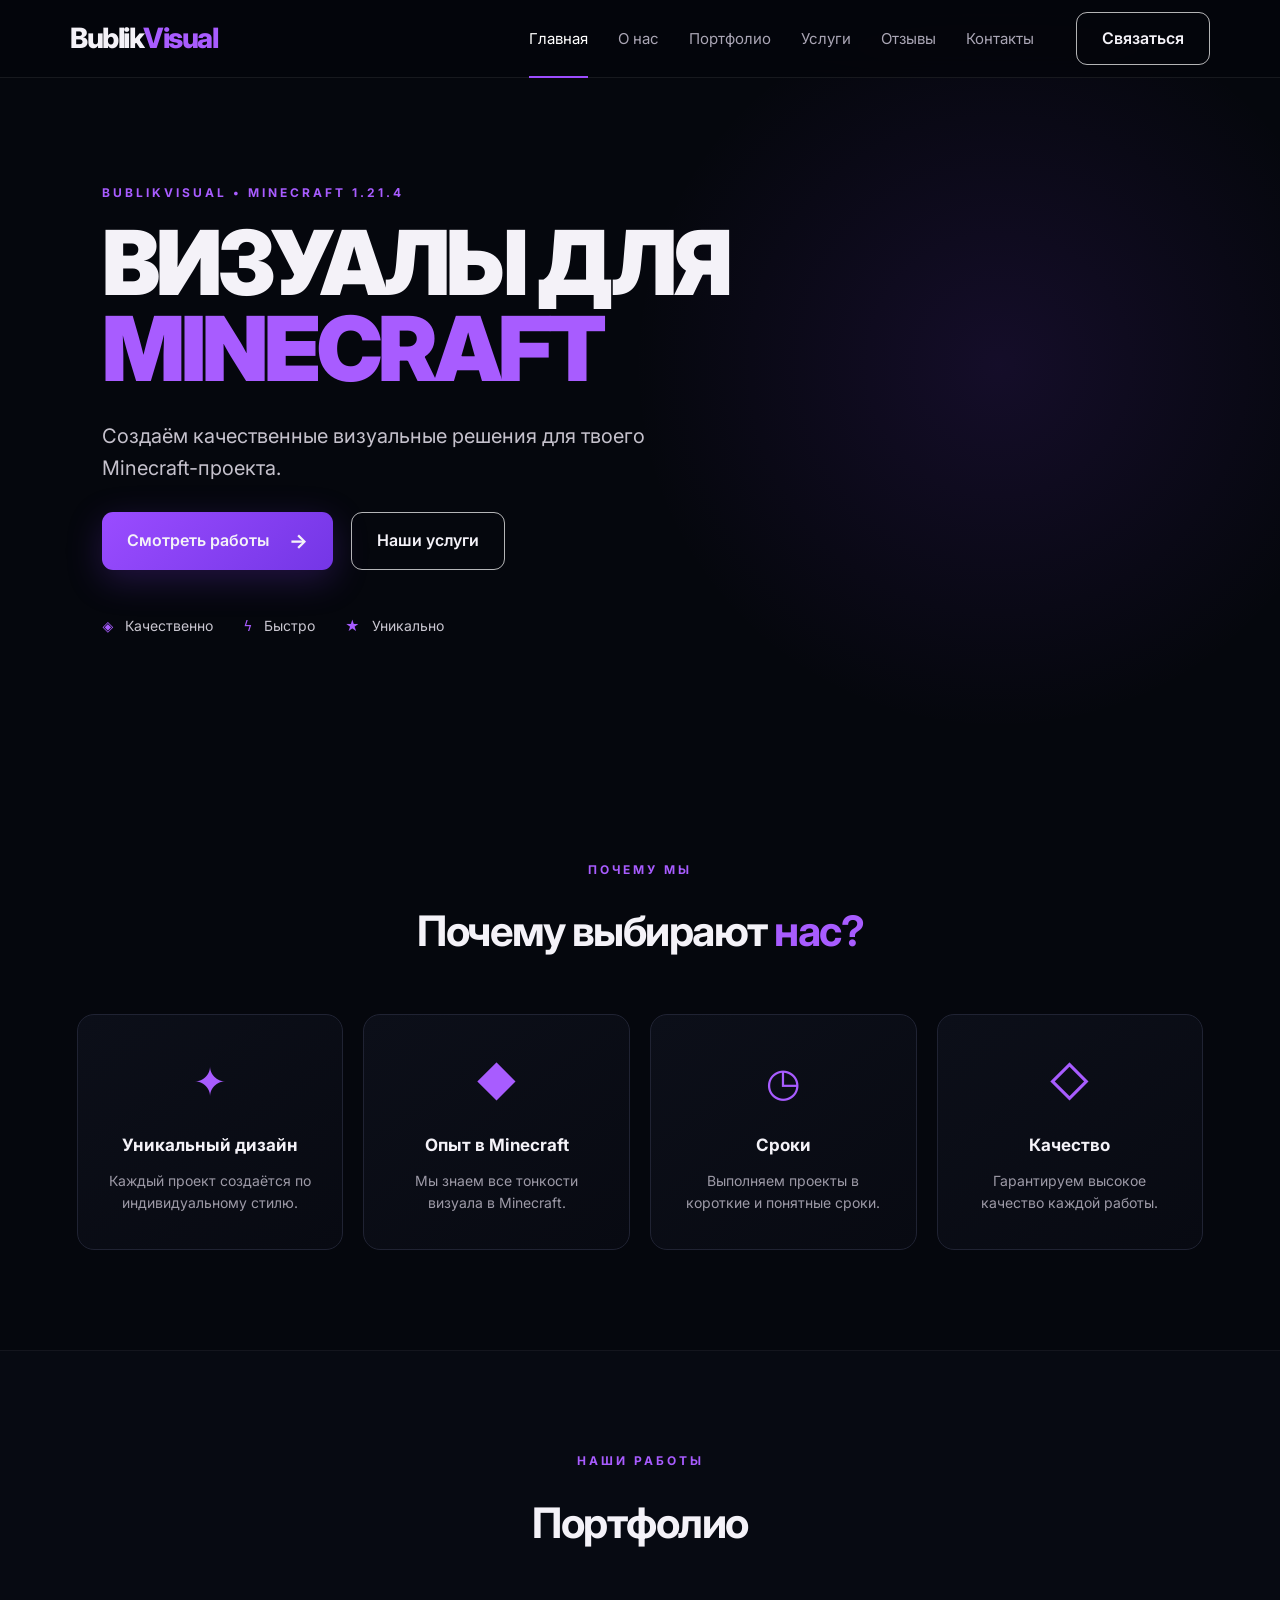
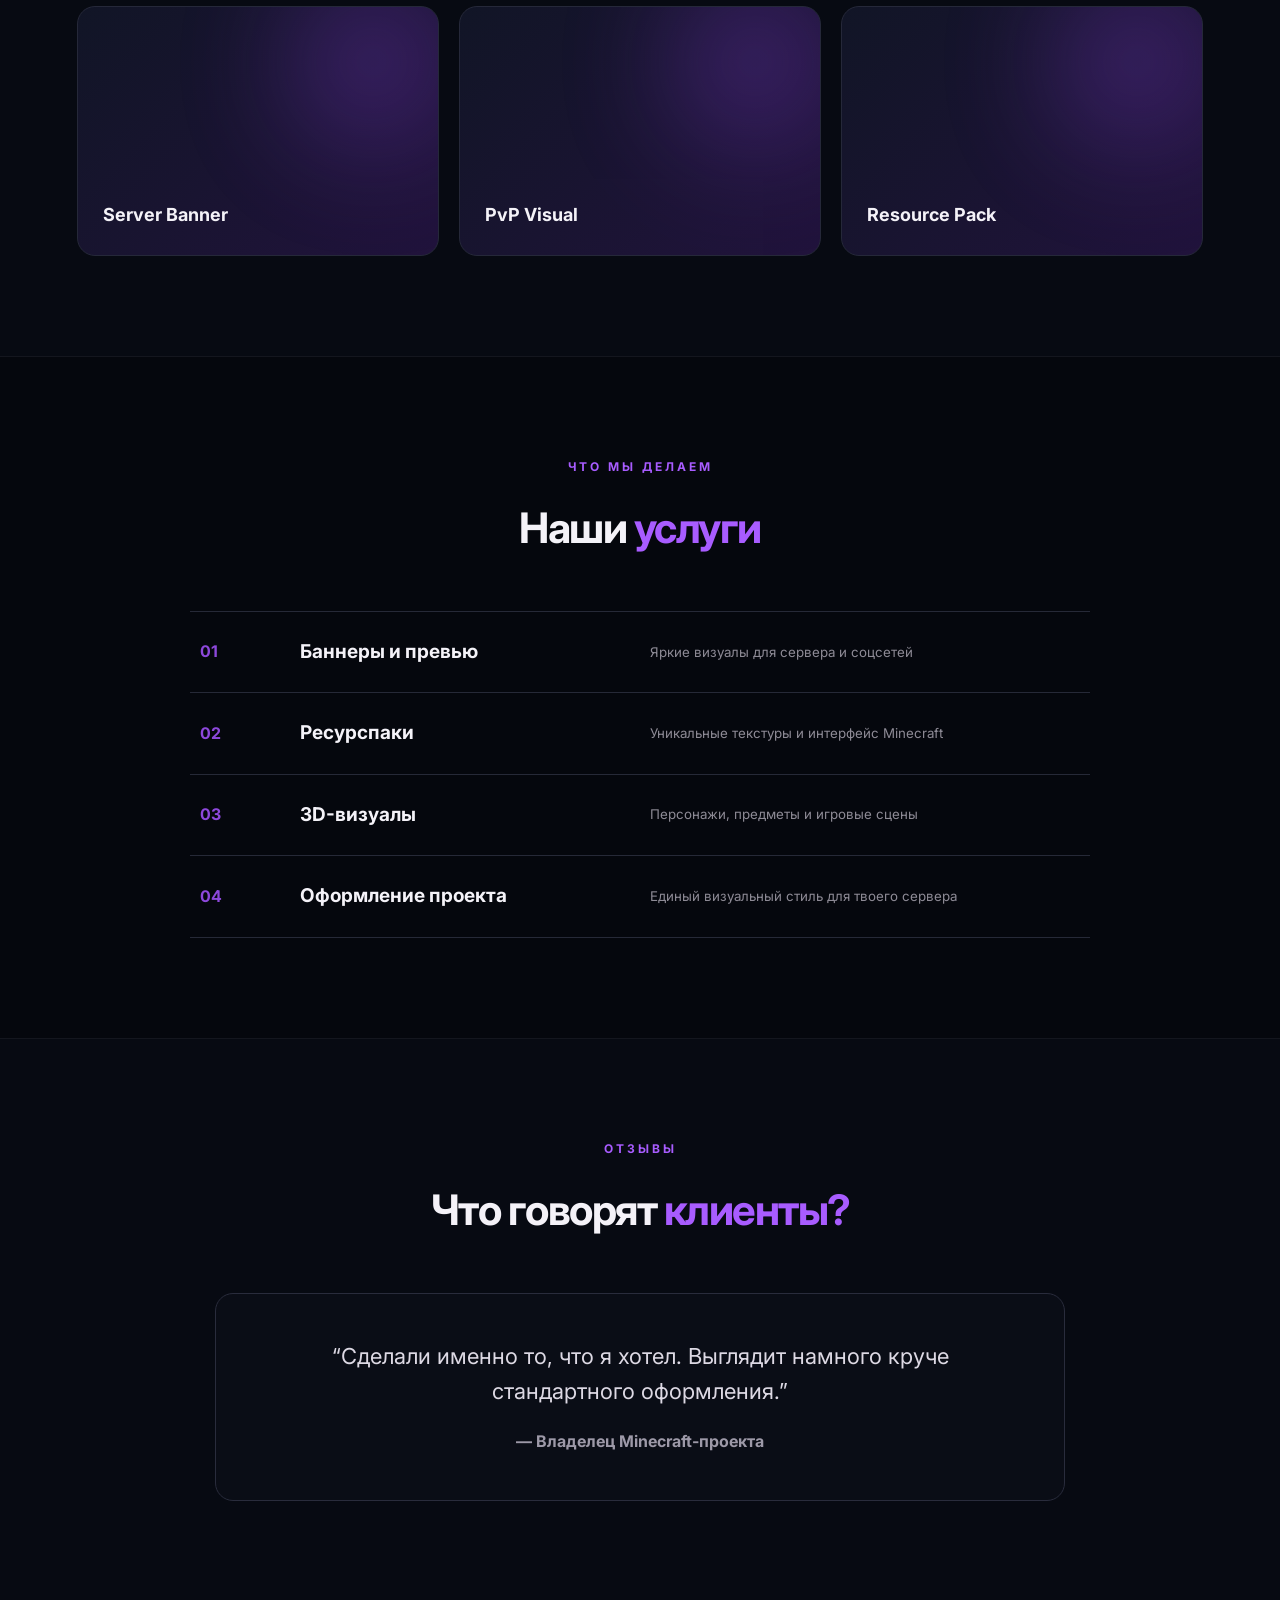
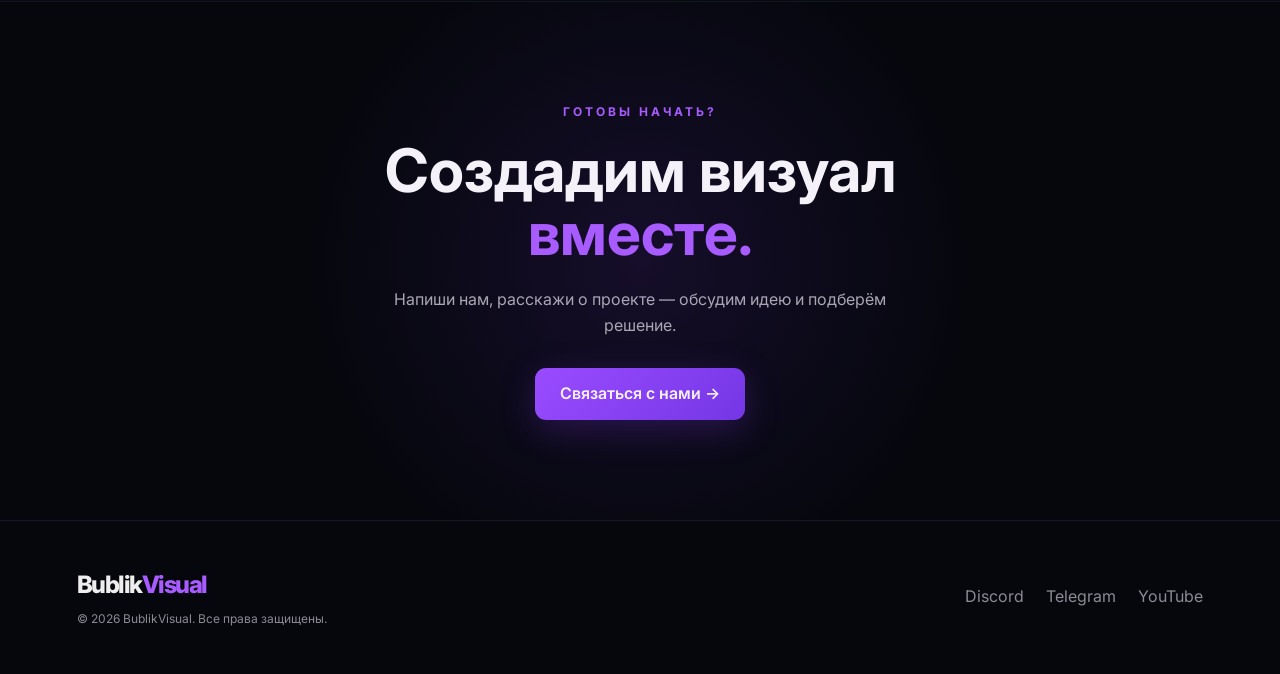
==== index.html @ 9bda8225 "Add files via upload" ====
<!DOCTYPE html>
<html lang="ru">
<head>
  <meta charset="UTF-8">
  <meta name="viewport" content="width=device-width, initial-scale=1.0">
  <meta name="description" content="BublikVisual — визуалы для Minecraft-проектов.">
  <title>BublikVisual — Визуалы для Minecraft</title>
  <link rel="stylesheet" href="style.css">
</head>
<body>
  <header class="header">
    <a class="logo" href="#home">Bublik<span>Visual</span></a>
    <button class="menu-toggle" aria-label="Открыть меню">☰</button>
    <nav class="nav">
      <a class="active" href="#home">Главная</a>
      <a href="#about">О нас</a>
      <a href="#portfolio">Портфолио</a>
      <a href="#services">Услуги</a>
      <a href="#reviews">Отзывы</a>
      <a href="#contacts">Контакты</a>
    </nav>
    <a class="outline-btn header-btn" href="#contacts">Связаться</a>
  </header>

  <main>
    <section id="home" class="hero">
      <div class="hero-overlay"></div>
      <div class="hero-content">
        <p class="eyebrow">BUBLIKVISUAL • MINECRAFT 1.21.4</p>
        <h1>ВИЗУАЛЫ ДЛЯ<br><span>MINECRAFT</span></h1>
        <p class="hero-text">Создаём качественные визуальные решения для твоего Minecraft-проекта.</p>
        <div class="buttons">
          <a class="primary-btn" href="#portfolio">Смотреть работы <b>→</b></a>
          <a class="outline-btn" href="#services">Наши услуги</a>
        </div>
        <div class="badges">
          <span>◈ &nbsp; Качественно</span>
          <span>ϟ &nbsp; Быстро</span>
          <span>★ &nbsp; Уникально</span>
        </div>
      </div>
    </section>

    <section id="about" class="section">
      <div class="section-heading">
        <p class="eyebrow">ПОЧЕМУ МЫ</p>
        <h2>Почему выбирают <span>нас?</span></h2>
      </div>
      <div class="cards">
        <article class="card"><div class="icon">✦</div><h3>Уникальный дизайн</h3><p>Каждый проект создаётся по индивидуальному стилю.</p></article>
        <article class="card"><div class="icon">◆</div><h3>Опыт в Minecraft</h3><p>Мы знаем все тонкости визуала в Minecraft.</p></article>
        <article class="card"><div class="icon">◷</div><h3>Сроки</h3><p>Выполняем проекты в короткие и понятные сроки.</p></article>
        <article class="card"><div class="icon">◇</div><h3>Качество</h3><p>Гарантируем высокое качество каждой работы.</p></article>
      </div>
    </section>

    <section id="portfolio" class="section dark-section">
      <div class="section-heading">
        <p class="eyebrow">НАШИ РАБОТЫ</p>
        <h2>Портфолио</h2>
      </div>
      <div class="portfolio-grid">
        <div class="portfolio-item"><span>Server Banner</span></div>
        <div class="portfolio-item"><span>PvP Visual</span></div>
        <div class="portfolio-item"><span>Resource Pack</span></div>
      </div>
    </section>

    <section id="services" class="section">
      <div class="section-heading">
        <p class="eyebrow">ЧТО МЫ ДЕЛАЕМ</p>
        <h2>Наши <span>услуги</span></h2>
      </div>
      <div class="service-list">
        <div><b>01</b><span>Баннеры и превью</span><small>Яркие визуалы для сервера и соцсетей</small></div>
        <div><b>02</b><span>Ресурспаки</span><small>Уникальные текстуры и интерфейс Minecraft</small></div>
        <div><b>03</b><span>3D-визуалы</span><small>Персонажи, предметы и игровые сцены</small></div>
        <div><b>04</b><span>Оформление проекта</span><small>Единый визуальный стиль для твоего сервера</small></div>
      </div>
    </section>

    <section id="reviews" class="section dark-section">
      <div class="section-heading">
        <p class="eyebrow">ОТЗЫВЫ</p>
        <h2>Что говорят <span>клиенты?</span></h2>
      </div>
      <div class="review">
        <p>“Сделали именно то, что я хотел. Выглядит намного круче стандартного оформления.”</p>
        <strong>— Владелец Minecraft-проекта</strong>
      </div>
    </section>

    <section id="contacts" class="contact section">
      <p class="eyebrow">ГОТОВЫ НАЧАТЬ?</p>
      <h2>Создадим визуал<br><span>вместе.</span></h2>
      <p>Напиши нам, расскажи о проекте — обсудим идею и подберём решение.</p>
      <a class="primary-btn" href="mailto:hello@bublikvisual.example">Связаться с нами →</a>
    </section>
  </main>

  <footer>
    <div><a class="logo" href="#home">Bublik<span>Visual</span></a><p>© 2026 BublikVisual. Все права защищены.</p></div>
    <div class="socials"><a href="#">Discord</a><a href="#">Telegram</a><a href="#">YouTube</a></div>
  </footer>
  <script src="script.js"></script>
</body>
</html>
---- style.css ----
@import url('https://fonts.googleapis.com/css2?family=Inter:wght@400;500;600;700;800;900&display=swap');

*{box-sizing:border-box;margin:0;padding:0}
html{scroll-behavior:smooth}
body{font-family:Inter,system-ui,sans-serif;background:#05070d;color:#f4f2f8;line-height:1.6}
a{text-decoration:none;color:inherit}
.header{height:78px;display:flex;align-items:center;gap:38px;padding:0 5.5%;position:fixed;top:0;left:0;right:0;z-index:20;background:rgba(4,6,12,.82);backdrop-filter:blur(18px);border-bottom:1px solid rgba(255,255,255,.08)}
.logo{font-size:28px;font-weight:800;letter-spacing:-1.5px;white-space:nowrap}
.logo span,h1 span,h2 span{color:#a85cff}
.nav{display:flex;gap:30px;margin-left:auto}
.nav a{color:#aaa6b5;font-size:15px;transition:.2s}
.nav a:hover,.nav a.active{color:#fff}
.nav a.active{position:relative}.nav a.active:after{content:"";position:absolute;height:2px;background:#9c4cff;left:0;right:0;bottom:-27px}
.outline-btn,.primary-btn{display:inline-flex;align-items:center;justify-content:center;padding:13px 25px;border-radius:11px;font-weight:600;border:1px solid rgba(255,255,255,.7);transition:.25s}
.primary-btn{background:linear-gradient(135deg,#9a4cff,#7436e6);border:0;box-shadow:0 10px 35px rgba(125,55,230,.25)}
.primary-btn:hover{transform:translateY(-2px);box-shadow:0 14px 40px rgba(125,55,230,.4)}
.outline-btn:hover{border-color:#a85cff;background:rgba(168,92,255,.08)}
.header-btn{margin-left:4px}.menu-toggle{display:none;background:none;border:0;color:white;font-size:25px}
.hero{min-height:760px;padding:150px 8% 90px;display:flex;align-items:center;position:relative;overflow:hidden;background:linear-gradient(90deg,#05070d 0%,rgba(5,7,13,.88) 36%,rgba(5,7,13,.35) 68%),url("assets/hero.png") center/cover no-repeat}
.hero-overlay{position:absolute;inset:0;background:radial-gradient(circle at 78% 48%,rgba(125,55,230,.13),transparent 34%)}
.hero-content{position:relative;z-index:1;max-width:650px}
.eyebrow{font-size:12px;font-weight:700;letter-spacing:3px;color:#a85cff;margin-bottom:18px}
h1{font-size:clamp(52px,7vw,92px);line-height:.96;letter-spacing:-4px;font-weight:900}
.hero-text{font-size:20px;color:#c5c1cc;max-width:560px;margin:28px 0}
.buttons{display:flex;gap:18px;flex-wrap:wrap}.buttons b{margin-left:20px;font-size:20px}
.badges{display:flex;gap:30px;margin-top:45px;color:#c9c6d0;font-size:14px}
.badges span:first-letter{color:#a85cff}
.section{padding:100px 6%}.dark-section{background:#070a12;border-top:1px solid rgba(255,255,255,.05);border-bottom:1px solid rgba(255,255,255,.05)}
.section-heading{text-align:center;margin-bottom:50px}.section-heading h2{font-size:42px;letter-spacing:-1.5px}.cards{display:grid;grid-template-columns:repeat(4,1fr);gap:20px;max-width:1250px;margin:auto}
.card{padding:35px 28px;min-height:215px;border:1px solid #202333;border-radius:17px;background:linear-gradient(145deg,#0c0f19,#080a12);text-align:center;transition:.25s}
.card:hover{transform:translateY(-6px);border-color:#7540b5}
.icon{font-size:40px;color:#a85cff;margin-bottom:18px}.card h3{font-size:17px;margin-bottom:10px}.card p{font-size:14px;color:#9d9aa7}
.portfolio-grid{display:grid;grid-template-columns:repeat(3,1fr);gap:20px;max-width:1200px;margin:auto}
.portfolio-item{height:250px;border-radius:18px;border:1px solid #252839;background:linear-gradient(135deg,#111526,#21133c);display:flex;align-items:flex-end;padding:25px;font-size:18px;font-weight:700;position:relative;overflow:hidden}
.portfolio-item:before{content:"";position:absolute;width:170px;height:170px;border-radius:50%;background:#8f42e8;filter:blur(60px);opacity:.3;right:-20px;top:-30px}
.portfolio-item span{position:relative}
.service-list{max-width:900px;margin:auto;border-top:1px solid #262937}
.service-list div{display:grid;grid-template-columns:80px 1fr 1.3fr;gap:20px;padding:25px 10px;border-bottom:1px solid #262937;align-items:center}
.service-list b{color:#8d48db}.service-list span{font-size:19px;font-weight:700}.service-list small{color:#8e8b96}
.review{max-width:850px;margin:auto;padding:45px;border:1px solid #292c3c;border-radius:18px;text-align:center;background:#0a0d16}.review p{font-size:22px;color:#ddd9e4;margin-bottom:20px}.review strong{color:#9d99a8}
.contact{text-align:center;background:radial-gradient(circle at center,rgba(126,55,220,.14),transparent 48%)}.contact h2{font-size:60px;line-height:1.05;margin-bottom:22px}.contact>p:not(.eyebrow){color:#aaa6b3;max-width:550px;margin:0 auto 30px}
footer{padding:45px 6%;display:flex;justify-content:space-between;align-items:center;border-top:1px solid #171a25;color:#8d8a95}footer .logo{color:#eee;font-size:24px}footer p{font-size:12px;margin-top:5px}.socials{display:flex;gap:22px}.socials a:hover{color:#b467ff}
@media(max-width:900px){.nav{display:none}.header-btn{margin-left:auto}.menu-toggle{display:block;order:3}.nav.open{display:flex;position:absolute;top:78px;left:0;right:0;padding:25px 6%;background:#070910;flex-direction:column;gap:20px}.nav.open a.active:after{display:none}.cards{grid-template-columns:1fr 1fr}.portfolio-grid{grid-template-columns:1fr}.hero{min-height:720px;padding:140px 7% 70px;background-position:65% center}.hero:after{content:"";position:absolute;inset:0;background:linear-gradient(90deg,#05070d 10%,rgba(5,7,13,.65) 100%);z-index:0}.hero-content{z-index:2}}
@media(max-width:600px){.header{padding:0 5%}.logo{font-size:24px}.header-btn{display:none}h1{font-size:50px;letter-spacing:-2px}.hero-text{font-size:16px}.badges{gap:15px;flex-wrap:wrap}.section{padding:75px 5%}.cards{grid-template-columns:1fr}.section-heading h2{font-size:34px}.service-list div{grid-template-columns:45px 1fr}.service-list small{grid-column:2}.contact h2{font-size:45px}footer{flex-direction:column;gap:25px;text-align:center}}
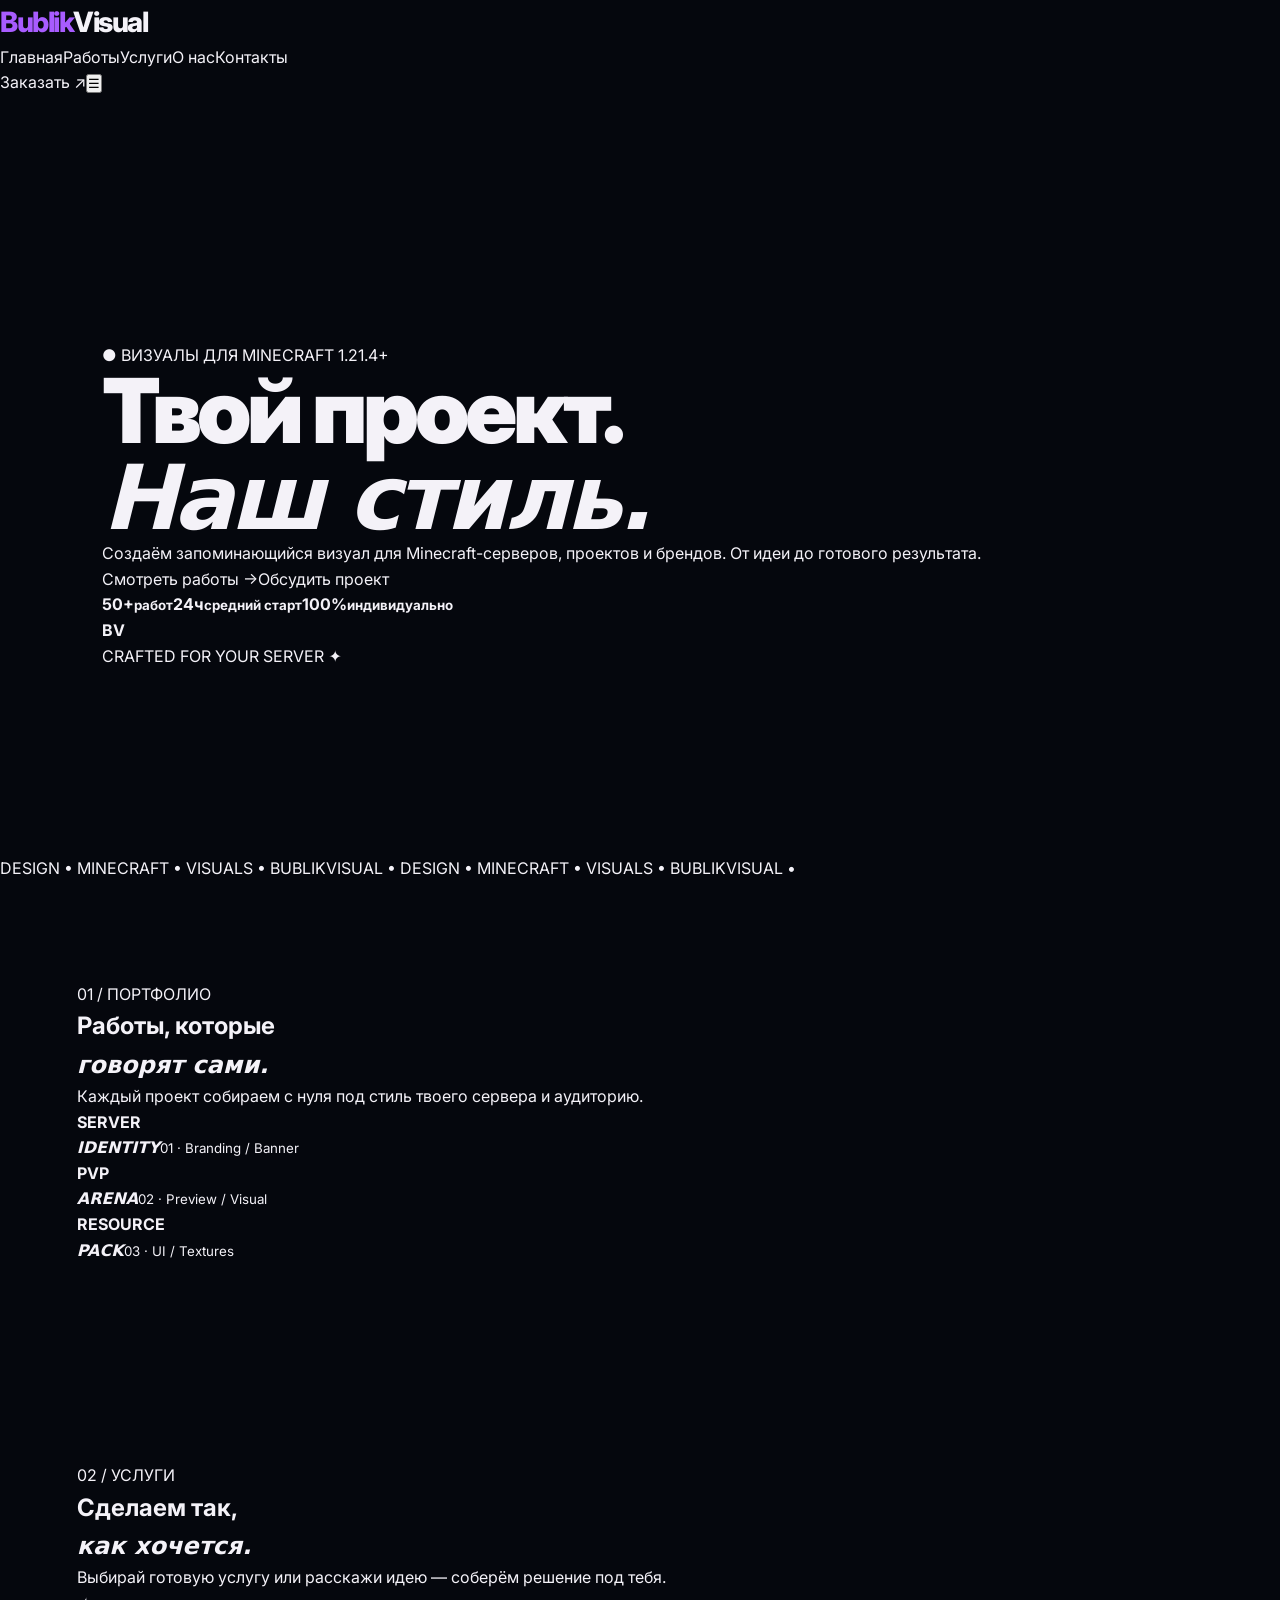
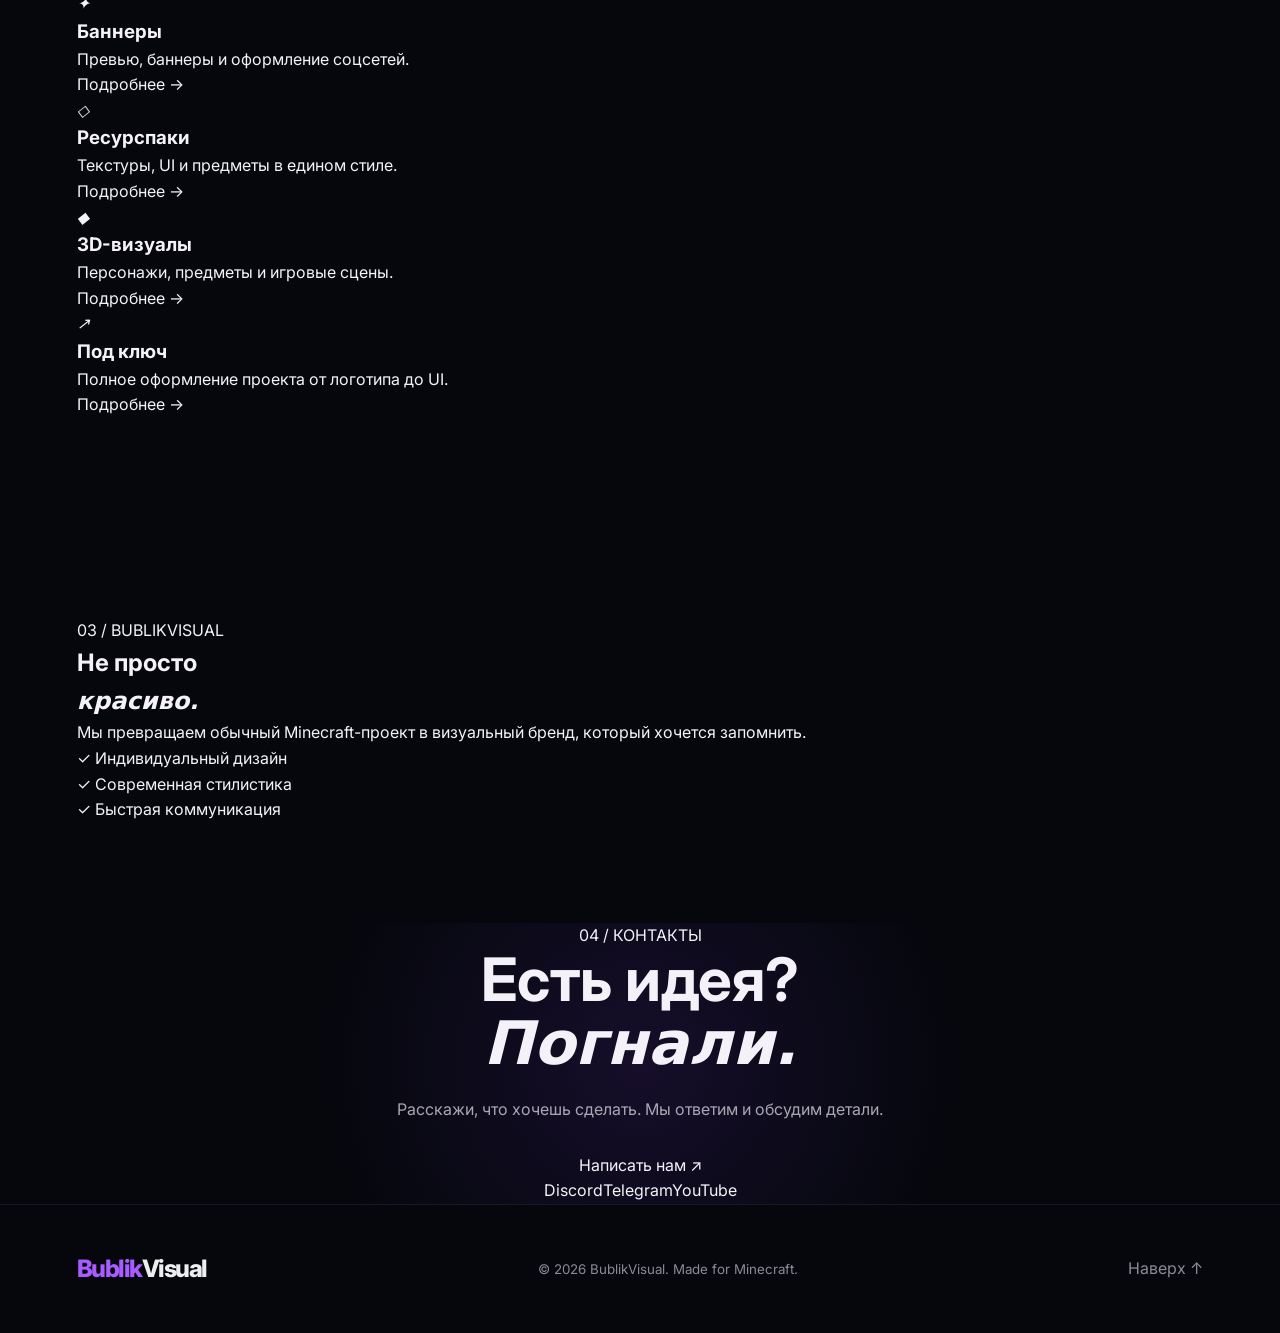
==== commit e6ba4a2c: "Add files via upload" ====
--- a/index.html
+++ b/index.html
@@ -1,107 +1,10 @@
-<!DOCTYPE html>
-<html lang="ru">
-<head>
-  <meta charset="UTF-8">
-  <meta name="viewport" content="width=device-width, initial-scale=1.0">
-  <meta name="description" content="BublikVisual — визуалы для Minecraft-проектов.">
-  <title>BublikVisual — Визуалы для Minecraft</title>
-  <link rel="stylesheet" href="style.css">
-</head>
-<body>
-  <header class="header">
-    <a class="logo" href="#home">Bublik<span>Visual</span></a>
-    <button class="menu-toggle" aria-label="Открыть меню">☰</button>
-    <nav class="nav">
-      <a class="active" href="#home">Главная</a>
-      <a href="#about">О нас</a>
-      <a href="#portfolio">Портфолио</a>
-      <a href="#services">Услуги</a>
-      <a href="#reviews">Отзывы</a>
-      <a href="#contacts">Контакты</a>
-    </nav>
-    <a class="outline-btn header-btn" href="#contacts">Связаться</a>
-  </header>
-
-  <main>
-    <section id="home" class="hero">
-      <div class="hero-overlay"></div>
-      <div class="hero-content">
-        <p class="eyebrow">BUBLIKVISUAL • MINECRAFT 1.21.4</p>
-        <h1>ВИЗУАЛЫ ДЛЯ<br><span>MINECRAFT</span></h1>
-        <p class="hero-text">Создаём качественные визуальные решения для твоего Minecraft-проекта.</p>
-        <div class="buttons">
-          <a class="primary-btn" href="#portfolio">Смотреть работы <b>→</b></a>
-          <a class="outline-btn" href="#services">Наши услуги</a>
-        </div>
-        <div class="badges">
-          <span>◈ &nbsp; Качественно</span>
-          <span>ϟ &nbsp; Быстро</span>
-          <span>★ &nbsp; Уникально</span>
-        </div>
-      </div>
-    </section>
-
-    <section id="about" class="section">
-      <div class="section-heading">
-        <p class="eyebrow">ПОЧЕМУ МЫ</p>
-        <h2>Почему выбирают <span>нас?</span></h2>
-      </div>
-      <div class="cards">
-        <article class="card"><div class="icon">✦</div><h3>Уникальный дизайн</h3><p>Каждый проект создаётся по индивидуальному стилю.</p></article>
-        <article class="card"><div class="icon">◆</div><h3>Опыт в Minecraft</h3><p>Мы знаем все тонкости визуала в Minecraft.</p></article>
-        <article class="card"><div class="icon">◷</div><h3>Сроки</h3><p>Выполняем проекты в короткие и понятные сроки.</p></article>
-        <article class="card"><div class="icon">◇</div><h3>Качество</h3><p>Гарантируем высокое качество каждой работы.</p></article>
-      </div>
-    </section>
-
-    <section id="portfolio" class="section dark-section">
-      <div class="section-heading">
-        <p class="eyebrow">НАШИ РАБОТЫ</p>
-        <h2>Портфолио</h2>
-      </div>
-      <div class="portfolio-grid">
-        <div class="portfolio-item"><span>Server Banner</span></div>
-        <div class="portfolio-item"><span>PvP Visual</span></div>
-        <div class="portfolio-item"><span>Resource Pack</span></div>
-      </div>
-    </section>
-
-    <section id="services" class="section">
-      <div class="section-heading">
-        <p class="eyebrow">ЧТО МЫ ДЕЛАЕМ</p>
-        <h2>Наши <span>услуги</span></h2>
-      </div>
-      <div class="service-list">
-        <div><b>01</b><span>Баннеры и превью</span><small>Яркие визуалы для сервера и соцсетей</small></div>
-        <div><b>02</b><span>Ресурспаки</span><small>Уникальные текстуры и интерфейс Minecraft</small></div>
-        <div><b>03</b><span>3D-визуалы</span><small>Персонажи, предметы и игровые сцены</small></div>
-        <div><b>04</b><span>Оформление проекта</span><small>Единый визуальный стиль для твоего сервера</small></div>
-      </div>
-    </section>
-
-    <section id="reviews" class="section dark-section">
-      <div class="section-heading">
-        <p class="eyebrow">ОТЗЫВЫ</p>
-        <h2>Что говорят <span>клиенты?</span></h2>
-      </div>
-      <div class="review">
-        <p>“Сделали именно то, что я хотел. Выглядит намного круче стандартного оформления.”</p>
-        <strong>— Владелец Minecraft-проекта</strong>
-      </div>
-    </section>
-
-    <section id="contacts" class="contact section">
-      <p class="eyebrow">ГОТОВЫ НАЧАТЬ?</p>
-      <h2>Создадим визуал<br><span>вместе.</span></h2>
-      <p>Напиши нам, расскажи о проекте — обсудим идею и подберём решение.</p>
-      <a class="primary-btn" href="mailto:hello@bublikvisual.example">Связаться с нами →</a>
-    </section>
-  </main>
-
-  <footer>
-    <div><a class="logo" href="#home">Bublik<span>Visual</span></a><p>© 2026 BublikVisual. Все права защищены.</p></div>
-    <div class="socials"><a href="#">Discord</a><a href="#">Telegram</a><a href="#">YouTube</a></div>
-  </footer>
-  <script src="script.js"></script>
-</body>
-</html>
+<!doctype html><html lang="ru"><head><meta charset="UTF-8"><meta name="viewport" content="width=device-width,initial-scale=1"><meta name="description" content="BublikVisual — визуалы для Minecraft"><title>BublikVisual — Minecraft Visuals</title><link rel="stylesheet" href="style.css"></head><body>
+<header><a class="logo" href="#home"><span>Bublik</span>Visual</a><nav><a class="active" href="#home">Главная</a><a href="#portfolio">Работы</a><a href="#services">Услуги</a><a href="#about">О нас</a><a href="#contacts">Контакты</a></nav><a class="topbtn" href="#contacts">Заказать ↗</a><button class="burger">☰</button></header>
+<main>
+<section id="home" class="hero"><div class="hero-bg"></div><div class="hero-inner"><div class="copy"><div class="pill">● ВИЗУАЛЫ ДЛЯ MINECRAFT 1.21.4+</div><h1>Твой проект.<br><em>Наш стиль.</em></h1><p>Создаём запоминающийся визуал для Minecraft-серверов, проектов и брендов. От идеи до готового результата.</p><div class="actions"><a class="btn primary" href="#portfolio">Смотреть работы →</a><a class="btn ghost" href="#contacts">Обсудить проект</a></div><div class="stats"><b>50+<small>работ</small></b><b>24ч<small>средний старт</small></b><b>100%<small>индивидуально</small></b></div></div><div class="hero-card"><div class="art"><div class="moon"></div><div class="character"><i></i><b></b><span></span></div><strong>BV</strong></div><div class="cardfoot">CRAFTED FOR YOUR SERVER <b>✦</b></div></div></div></section>
+<div class="marquee">DESIGN • MINECRAFT • VISUALS • BUBLIKVISUAL • DESIGN • MINECRAFT • VISUALS • BUBLIKVISUAL •</div>
+<section id="portfolio" class="section"><div class="head"><div><label>01 / ПОРТФОЛИО</label><h2>Работы, которые<br><em>говорят сами.</em></h2></div><p>Каждый проект собираем с нуля под стиль твоего сервера и аудиторию.</p></div><div class="works"><article class="work w1"><b>SERVER<br><em>IDENTITY</em></b><small>01 · Branding / Banner</small></article><article class="work w2"><b>PVP<br><em>ARENA</em></b><small>02 · Preview / Visual</small></article><article class="work w3"><b>RESOURCE<br><em>PACK</em></b><small>03 · UI / Textures</small></article></div></section>
+<section id="services" class="section dark"><div class="head"><div><label>02 / УСЛУГИ</label><h2>Сделаем так,<br><em>как хочется.</em></h2></div><p>Выбирай готовую услугу или расскажи идею — соберём решение под тебя.</p></div><div class="services"><article><i>✦</i><h3>Баннеры</h3><p>Превью, баннеры и оформление соцсетей.</p><a href="#contacts">Подробнее →</a></article><article><i>◇</i><h3>Ресурспаки</h3><p>Текстуры, UI и предметы в едином стиле.</p><a href="#contacts">Подробнее →</a></article><article><i>◆</i><h3>3D-визуалы</h3><p>Персонажи, предметы и игровые сцены.</p><a href="#contacts">Подробнее →</a></article><article><i>↗</i><h3>Под ключ</h3><p>Полное оформление проекта от логотипа до UI.</p><a href="#contacts">Подробнее →</a></article></div></section>
+<section id="about" class="section"><div class="about"><div><label>03 / BUBLIKVISUAL</label><h2>Не просто<br><em>красиво.</em></h2></div><div><p>Мы превращаем обычный Minecraft-проект в визуальный бренд, который хочется запомнить.</p><div>✓ Индивидуальный дизайн</div><div>✓ Современная стилистика</div><div>✓ Быстрая коммуникация</div></div></div></section>
+<section id="contacts" class="contact"><label>04 / КОНТАКТЫ</label><h2>Есть идея?<br><em>Погнали.</em></h2><p>Расскажи, что хочешь сделать. Мы ответим и обсудим детали.</p><a class="btn primary" href="mailto:hello@bublikvisual.com">Написать нам ↗</a><div class="social"><a href="#">Discord</a><a href="https://t.me/bublikVusial" target="_blank" rel="noopener noreferrer">Telegram</a><a href="#">YouTube</a></div></section></main>
+<footer><a class="logo"><span>Bublik</span>Visual</a><small>© 2026 BublikVisual. Made for Minecraft.</small><a href="#home">Наверх ↑</a></footer><script src="script.js"></script></body></html>
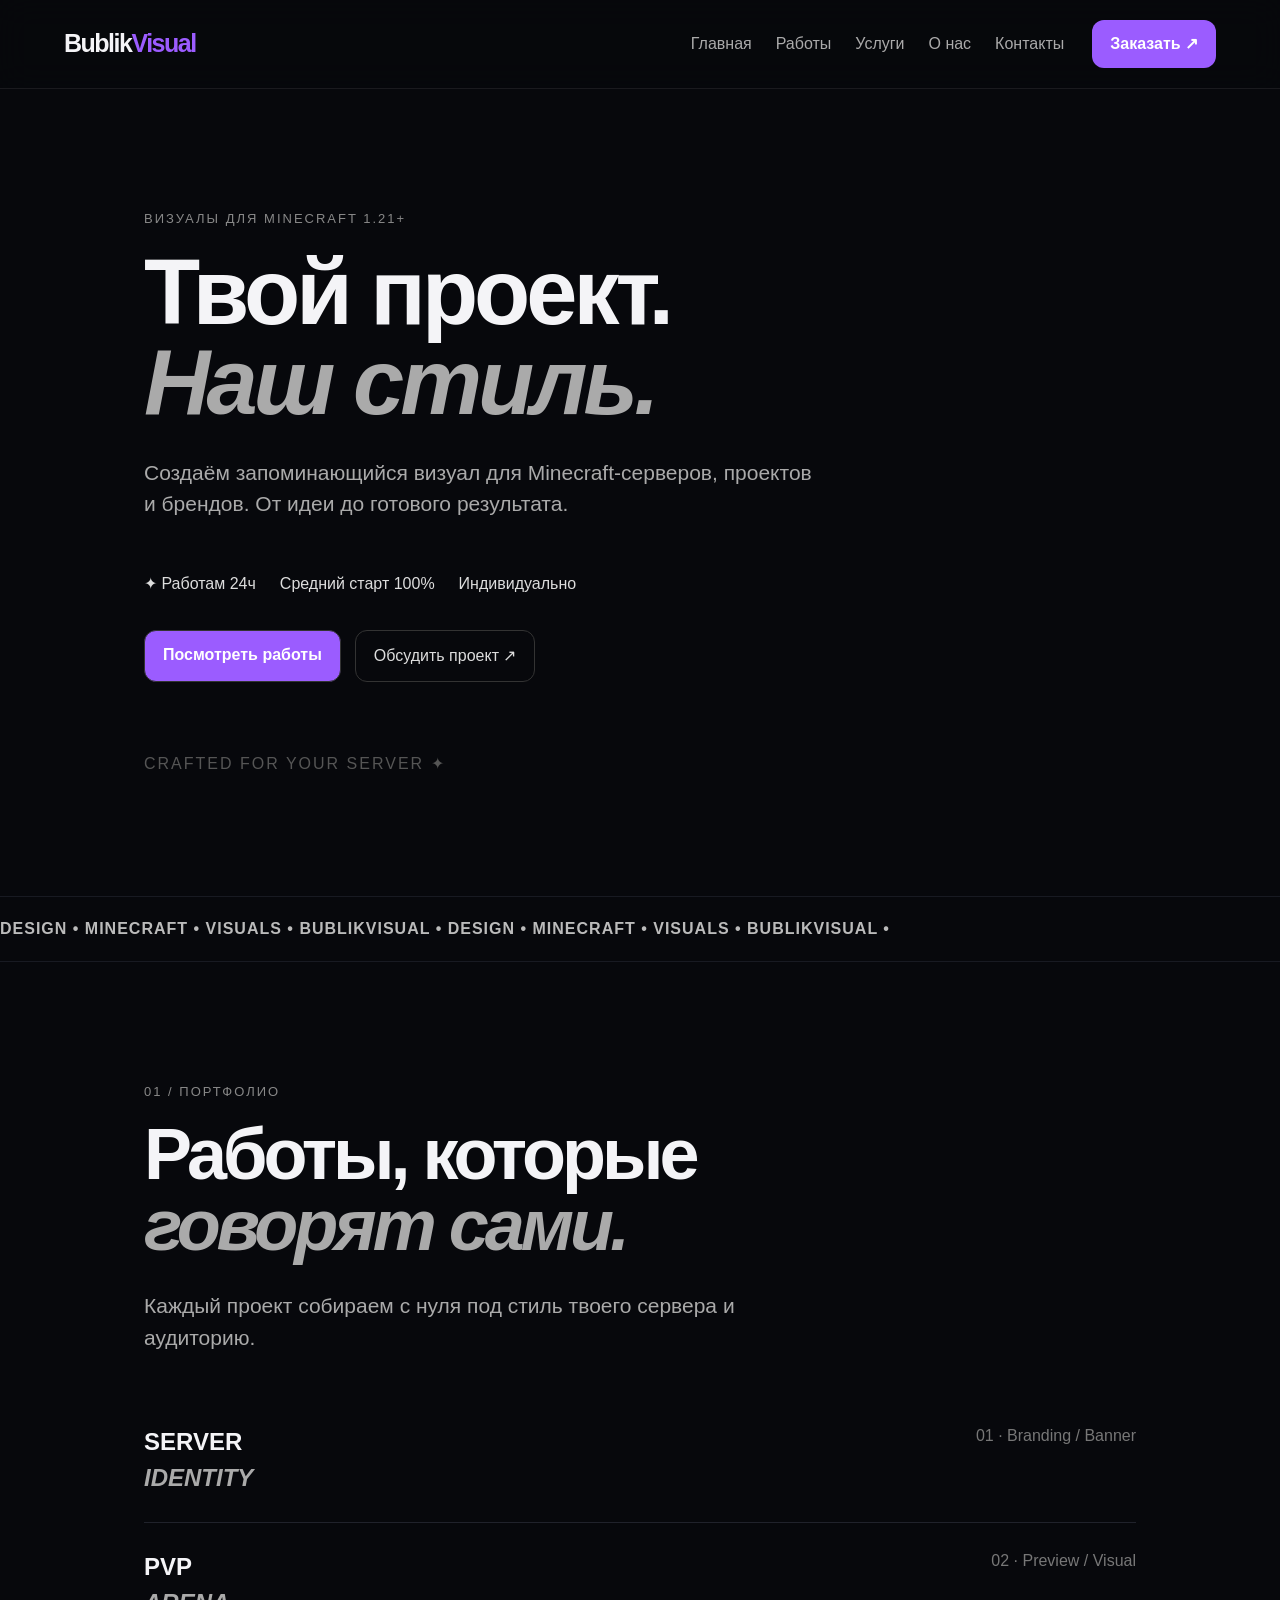
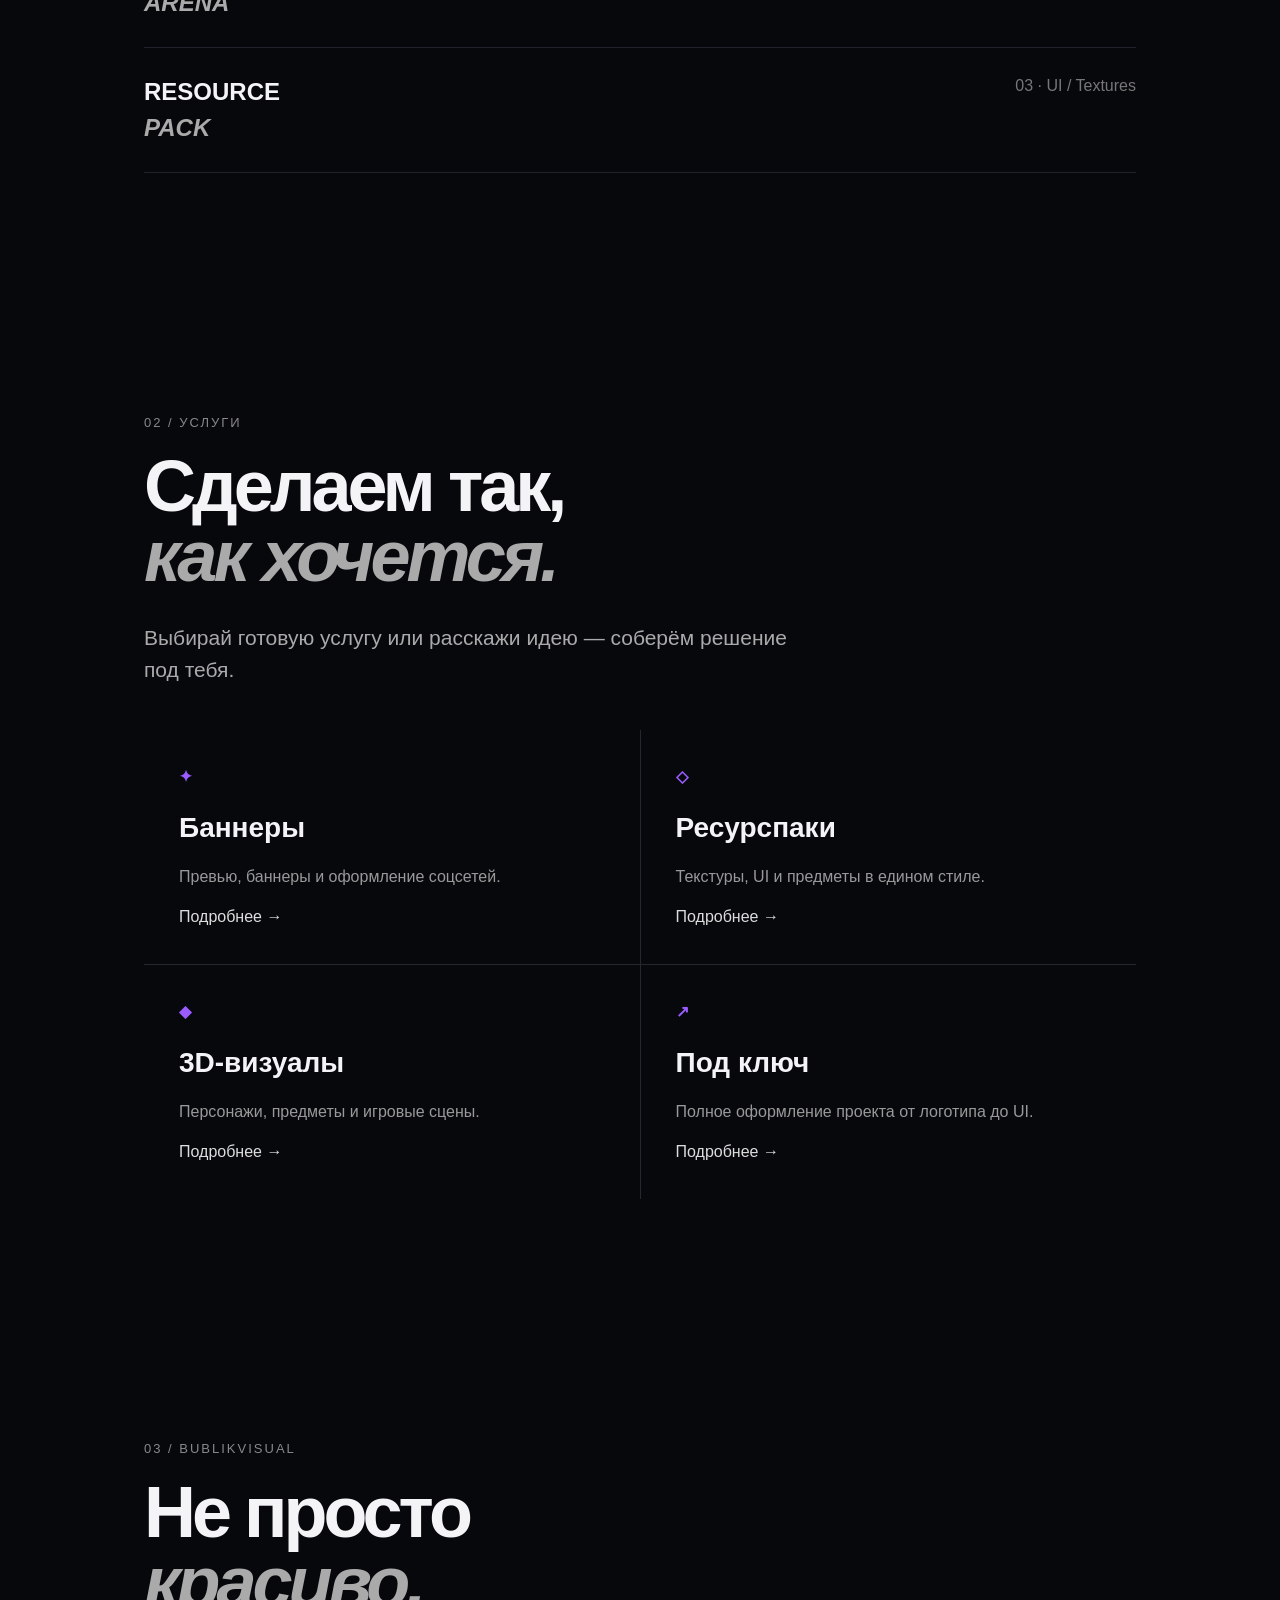
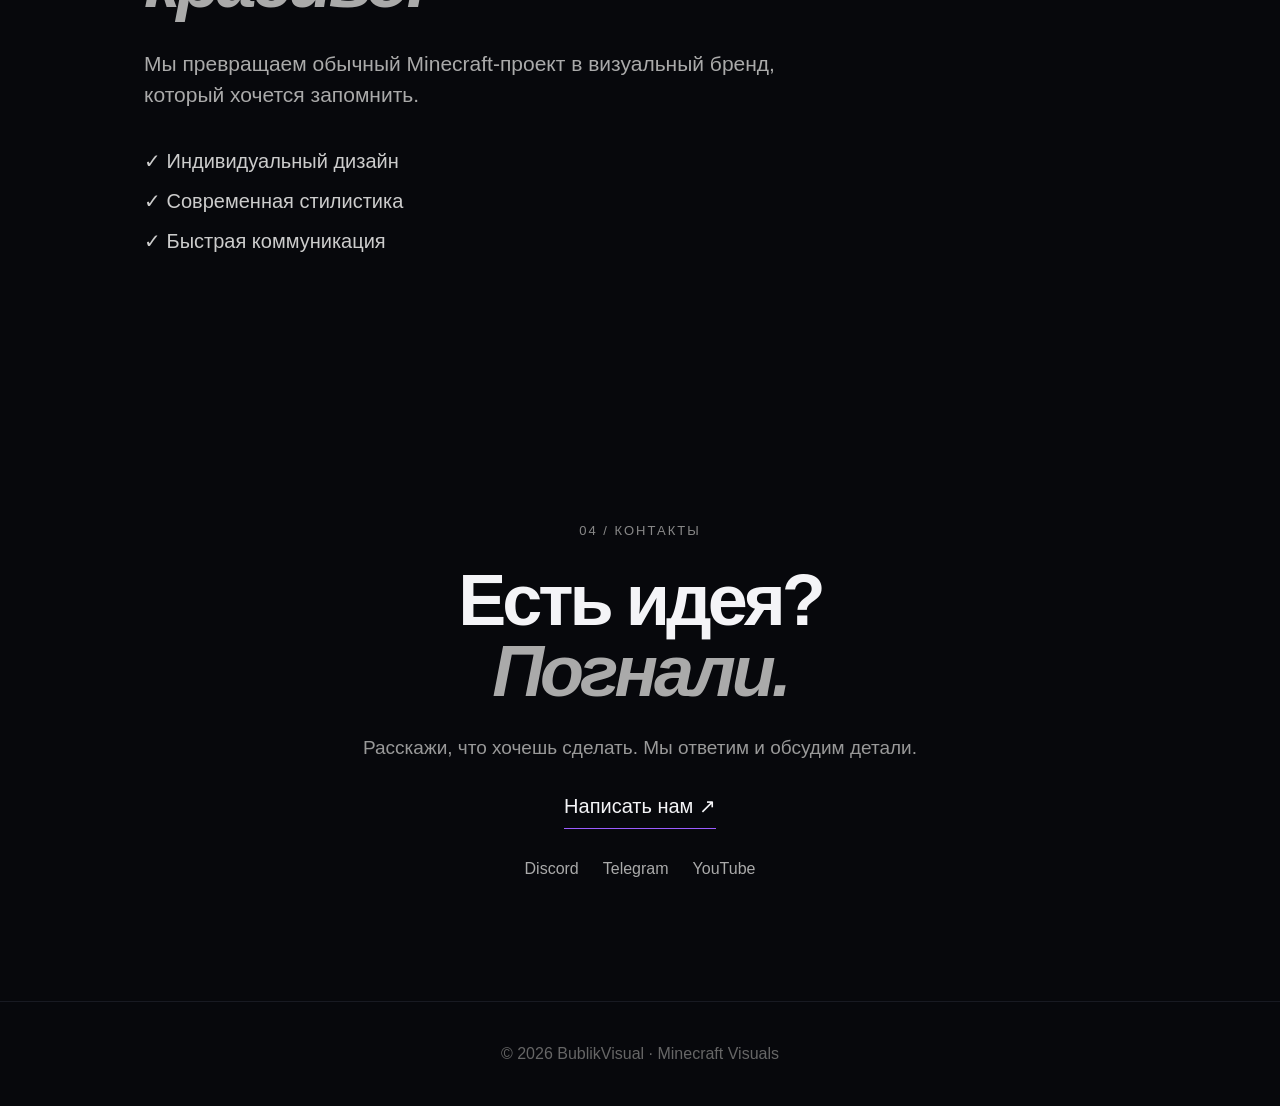
==== commit 6b45e6eb: "Add files via upload" ====
--- a/index.html
+++ b/index.html
@@ -1,10 +1,95 @@
-<!doctype html><html lang="ru"><head><meta charset="UTF-8"><meta name="viewport" content="width=device-width,initial-scale=1"><meta name="description" content="BublikVisual — визуалы для Minecraft"><title>BublikVisual — Minecraft Visuals</title><link rel="stylesheet" href="style.css"></head><body>
-<header><a class="logo" href="#home"><span>Bublik</span>Visual</a><nav><a class="active" href="#home">Главная</a><a href="#portfolio">Работы</a><a href="#services">Услуги</a><a href="#about">О нас</a><a href="#contacts">Контакты</a></nav><a class="topbtn" href="#contacts">Заказать ↗</a><button class="burger">☰</button></header>
-<main>
-<section id="home" class="hero"><div class="hero-bg"></div><div class="hero-inner"><div class="copy"><div class="pill">● ВИЗУАЛЫ ДЛЯ MINECRAFT 1.21.4+</div><h1>Твой проект.<br><em>Наш стиль.</em></h1><p>Создаём запоминающийся визуал для Minecraft-серверов, проектов и брендов. От идеи до готового результата.</p><div class="actions"><a class="btn primary" href="#portfolio">Смотреть работы →</a><a class="btn ghost" href="#contacts">Обсудить проект</a></div><div class="stats"><b>50+<small>работ</small></b><b>24ч<small>средний старт</small></b><b>100%<small>индивидуально</small></b></div></div><div class="hero-card"><div class="art"><div class="moon"></div><div class="character"><i></i><b></b><span></span></div><strong>BV</strong></div><div class="cardfoot">CRAFTED FOR YOUR SERVER <b>✦</b></div></div></div></section>
-<div class="marquee">DESIGN • MINECRAFT • VISUALS • BUBLIKVISUAL • DESIGN • MINECRAFT • VISUALS • BUBLIKVISUAL •</div>
-<section id="portfolio" class="section"><div class="head"><div><label>01 / ПОРТФОЛИО</label><h2>Работы, которые<br><em>говорят сами.</em></h2></div><p>Каждый проект собираем с нуля под стиль твоего сервера и аудиторию.</p></div><div class="works"><article class="work w1"><b>SERVER<br><em>IDENTITY</em></b><small>01 · Branding / Banner</small></article><article class="work w2"><b>PVP<br><em>ARENA</em></b><small>02 · Preview / Visual</small></article><article class="work w3"><b>RESOURCE<br><em>PACK</em></b><small>03 · UI / Textures</small></article></div></section>
-<section id="services" class="section dark"><div class="head"><div><label>02 / УСЛУГИ</label><h2>Сделаем так,<br><em>как хочется.</em></h2></div><p>Выбирай готовую услугу или расскажи идею — соберём решение под тебя.</p></div><div class="services"><article><i>✦</i><h3>Баннеры</h3><p>Превью, баннеры и оформление соцсетей.</p><a href="#contacts">Подробнее →</a></article><article><i>◇</i><h3>Ресурспаки</h3><p>Текстуры, UI и предметы в едином стиле.</p><a href="#contacts">Подробнее →</a></article><article><i>◆</i><h3>3D-визуалы</h3><p>Персонажи, предметы и игровые сцены.</p><a href="#contacts">Подробнее →</a></article><article><i>↗</i><h3>Под ключ</h3><p>Полное оформление проекта от логотипа до UI.</p><a href="#contacts">Подробнее →</a></article></div></section>
-<section id="about" class="section"><div class="about"><div><label>03 / BUBLIKVISUAL</label><h2>Не просто<br><em>красиво.</em></h2></div><div><p>Мы превращаем обычный Minecraft-проект в визуальный бренд, который хочется запомнить.</p><div>✓ Индивидуальный дизайн</div><div>✓ Современная стилистика</div><div>✓ Быстрая коммуникация</div></div></div></section>
-<section id="contacts" class="contact"><label>04 / КОНТАКТЫ</label><h2>Есть идея?<br><em>Погнали.</em></h2><p>Расскажи, что хочешь сделать. Мы ответим и обсудим детали.</p><a class="btn primary" href="mailto:hello@bublikvisual.com">Написать нам ↗</a><div class="social"><a href="#">Discord</a><a href="https://t.me/bublikVusial" target="_blank" rel="noopener noreferrer">Telegram</a><a href="#">YouTube</a></div></section></main>
-<footer><a class="logo"><span>Bublik</span>Visual</a><small>© 2026 BublikVisual. Made for Minecraft.</small><a href="#home">Наверх ↑</a></footer><script src="script.js"></script></body></html>+<!DOCTYPE html>
+<html lang="ru">
+<head>
+  <meta charset="UTF-8">
+  <meta name="viewport" content="width=device-width, initial-scale=1.0">
+  <meta name="description" content="BublikVisual — визуалы для Minecraft 1.21+">
+  <title>BublikVisual — Minecraft Visuals</title>
+  <link rel="stylesheet" href="./style.css">
+</head>
+<body>
+  <header class="header">
+    <a class="logo" href="#home">Bublik<span>Visual</span></a>
+    <nav class="nav">
+      <a href="#home">Главная</a>
+      <a href="#portfolio">Работы</a>
+      <a href="#services">Услуги</a>
+      <a href="#about">О нас</a>
+      <a href="#contacts">Контакты</a>
+    </nav>
+    <a class="header-btn" href="https://t.me/bublikVusial" target="_blank" rel="noopener noreferrer">Заказать ↗</a>
+    <button class="menu-btn" type="button" aria-label="Открыть меню">☰</button>
+  </header>
+
+  <main id="home">
+    <section class="hero section">
+      <div class="eyebrow">ВИЗУАЛЫ ДЛЯ MINECRAFT 1.21+</div>
+      <h1>Твой проект.<br><em>Наш стиль.</em></h1>
+      <p class="lead">Создаём запоминающийся визуал для Minecraft-серверов, проектов и брендов. От идеи до готового результата.</p>
+      <div class="stats">
+        <span>✦ Работам 24ч</span>
+        <span>Средний старт 100%</span>
+        <span>Индивидуально</span>
+      </div>
+      <div class="hero-actions">
+        <a class="btn primary" href="#portfolio">Посмотреть работы</a>
+        <a class="btn ghost" href="https://t.me/bublikVusial" target="_blank" rel="noopener noreferrer">Обсудить проект ↗</a>
+      </div>
+      <div class="hero-note">CRAFTED FOR YOUR SERVER ✦</div>
+    </section>
+
+    <div class="ticker" aria-hidden="true">
+      <div>DESIGN • MINECRAFT • VISUALS • BUBLIKVISUAL • DESIGN • MINECRAFT • VISUALS • BUBLIKVISUAL •</div>
+    </div>
+
+    <section id="portfolio" class="section">
+      <div class="section-label">01 / ПОРТФОЛИО</div>
+      <h2>Работы, которые<br><em>говорят сами.</em></h2>
+      <p class="section-text">Каждый проект собираем с нуля под стиль твоего сервера и аудиторию.</p>
+      <div class="project-list">
+        <article class="project"><b>SERVER<br><em>IDENTITY</em></b><span>01 · Branding / Banner</span></article>
+        <article class="project"><b>PVP<br><em>ARENA</em></b><span>02 · Preview / Visual</span></article>
+        <article class="project"><b>RESOURCE<br><em>PACK</em></b><span>03 · UI / Textures</span></article>
+      </div>
+    </section>
+
+    <section id="services" class="section">
+      <div class="section-label">02 / УСЛУГИ</div>
+      <h2>Сделаем так,<br><em>как хочется.</em></h2>
+      <p class="section-text">Выбирай готовую услугу или расскажи идею — соберём решение под тебя.</p>
+      <div class="services">
+        <article><strong>✦</strong><h3>Баннеры</h3><p>Превью, баннеры и оформление соцсетей.</p><a href="https://t.me/bublikVusial" target="_blank" rel="noopener noreferrer">Подробнее →</a></article>
+        <article><strong>◇</strong><h3>Ресурспаки</h3><p>Текстуры, UI и предметы в едином стиле.</p><a href="https://t.me/bublikVusial" target="_blank" rel="noopener noreferrer">Подробнее →</a></article>
+        <article><strong>◆</strong><h3>3D-визуалы</h3><p>Персонажи, предметы и игровые сцены.</p><a href="https://t.me/bublikVusial" target="_blank" rel="noopener noreferrer">Подробнее →</a></article>
+        <article><strong>↗</strong><h3>Под ключ</h3><p>Полное оформление проекта от логотипа до UI.</p><a href="https://t.me/bublikVusial" target="_blank" rel="noopener noreferrer">Подробнее →</a></article>
+      </div>
+    </section>
+
+    <section id="about" class="section about">
+      <div class="section-label">03 / BUBLIKVISUAL</div>
+      <h2>Не просто<br><em>красиво.</em></h2>
+      <p class="section-text">Мы превращаем обычный Minecraft-проект в визуальный бренд, который хочется запомнить.</p>
+      <ul>
+        <li>✓ Индивидуальный дизайн</li>
+        <li>✓ Современная стилистика</li>
+        <li>✓ Быстрая коммуникация</li>
+      </ul>
+    </section>
+
+    <section id="contacts" class="contact section">
+      <div class="section-label">04 / КОНТАКТЫ</div>
+      <h2>Есть идея?<br><em>Погнали.</em></h2>
+      <p>Расскажи, что хочешь сделать. Мы ответим и обсудим детали.</p>
+      <a class="contact-btn" href="https://t.me/bublikVusial" target="_blank" rel="noopener noreferrer">Написать нам ↗</a>
+      <div class="social">
+        <a href="#" aria-label="Discord">Discord</a>
+        <a href="https://t.me/bublikVusial" target="_blank" rel="noopener noreferrer">Telegram</a>
+        <a href="#" aria-label="YouTube">YouTube</a>
+      </div>
+    </section>
+  </main>
+
+  <footer>© 2026 BublikVisual · Minecraft Visuals</footer>
+  <script src="./script.js"></script>
+</body>
+</html>
--- a/style.css
+++ b/style.css
@@ -1,44 +1,26 @@
-@import url('https://fonts.googleapis.com/css2?family=Inter:wght@400;500;600;700;800;900&display=swap');
-
-*{box-sizing:border-box;margin:0;padding:0}
+*{box-sizing:border-box}
 html{scroll-behavior:smooth}
-body{font-family:Inter,system-ui,sans-serif;background:#05070d;color:#f4f2f8;line-height:1.6}
-a{text-decoration:none;color:inherit}
-.header{height:78px;display:flex;align-items:center;gap:38px;padding:0 5.5%;position:fixed;top:0;left:0;right:0;z-index:20;background:rgba(4,6,12,.82);backdrop-filter:blur(18px);border-bottom:1px solid rgba(255,255,255,.08)}
-.logo{font-size:28px;font-weight:800;letter-spacing:-1.5px;white-space:nowrap}
-.logo span,h1 span,h2 span{color:#a85cff}
-.nav{display:flex;gap:30px;margin-left:auto}
-.nav a{color:#aaa6b5;font-size:15px;transition:.2s}
-.nav a:hover,.nav a.active{color:#fff}
-.nav a.active{position:relative}.nav a.active:after{content:"";position:absolute;height:2px;background:#9c4cff;left:0;right:0;bottom:-27px}
-.outline-btn,.primary-btn{display:inline-flex;align-items:center;justify-content:center;padding:13px 25px;border-radius:11px;font-weight:600;border:1px solid rgba(255,255,255,.7);transition:.25s}
-.primary-btn{background:linear-gradient(135deg,#9a4cff,#7436e6);border:0;box-shadow:0 10px 35px rgba(125,55,230,.25)}
-.primary-btn:hover{transform:translateY(-2px);box-shadow:0 14px 40px rgba(125,55,230,.4)}
-.outline-btn:hover{border-color:#a85cff;background:rgba(168,92,255,.08)}
-.header-btn{margin-left:4px}.menu-toggle{display:none;background:none;border:0;color:white;font-size:25px}
-.hero{min-height:760px;padding:150px 8% 90px;display:flex;align-items:center;position:relative;overflow:hidden;background:linear-gradient(90deg,#05070d 0%,rgba(5,7,13,.88) 36%,rgba(5,7,13,.35) 68%),url("assets/hero.png") center/cover no-repeat}
-.hero-overlay{position:absolute;inset:0;background:radial-gradient(circle at 78% 48%,rgba(125,55,230,.13),transparent 34%)}
-.hero-content{position:relative;z-index:1;max-width:650px}
-.eyebrow{font-size:12px;font-weight:700;letter-spacing:3px;color:#a85cff;margin-bottom:18px}
-h1{font-size:clamp(52px,7vw,92px);line-height:.96;letter-spacing:-4px;font-weight:900}
-.hero-text{font-size:20px;color:#c5c1cc;max-width:560px;margin:28px 0}
-.buttons{display:flex;gap:18px;flex-wrap:wrap}.buttons b{margin-left:20px;font-size:20px}
-.badges{display:flex;gap:30px;margin-top:45px;color:#c9c6d0;font-size:14px}
-.badges span:first-letter{color:#a85cff}
-.section{padding:100px 6%}.dark-section{background:#070a12;border-top:1px solid rgba(255,255,255,.05);border-bottom:1px solid rgba(255,255,255,.05)}
-.section-heading{text-align:center;margin-bottom:50px}.section-heading h2{font-size:42px;letter-spacing:-1.5px}.cards{display:grid;grid-template-columns:repeat(4,1fr);gap:20px;max-width:1250px;margin:auto}
-.card{padding:35px 28px;min-height:215px;border:1px solid #202333;border-radius:17px;background:linear-gradient(145deg,#0c0f19,#080a12);text-align:center;transition:.25s}
-.card:hover{transform:translateY(-6px);border-color:#7540b5}
-.icon{font-size:40px;color:#a85cff;margin-bottom:18px}.card h3{font-size:17px;margin-bottom:10px}.card p{font-size:14px;color:#9d9aa7}
-.portfolio-grid{display:grid;grid-template-columns:repeat(3,1fr);gap:20px;max-width:1200px;margin:auto}
-.portfolio-item{height:250px;border-radius:18px;border:1px solid #252839;background:linear-gradient(135deg,#111526,#21133c);display:flex;align-items:flex-end;padding:25px;font-size:18px;font-weight:700;position:relative;overflow:hidden}
-.portfolio-item:before{content:"";position:absolute;width:170px;height:170px;border-radius:50%;background:#8f42e8;filter:blur(60px);opacity:.3;right:-20px;top:-30px}
-.portfolio-item span{position:relative}
-.service-list{max-width:900px;margin:auto;border-top:1px solid #262937}
-.service-list div{display:grid;grid-template-columns:80px 1fr 1.3fr;gap:20px;padding:25px 10px;border-bottom:1px solid #262937;align-items:center}
-.service-list b{color:#8d48db}.service-list span{font-size:19px;font-weight:700}.service-list small{color:#8e8b96}
-.review{max-width:850px;margin:auto;padding:45px;border:1px solid #292c3c;border-radius:18px;text-align:center;background:#0a0d16}.review p{font-size:22px;color:#ddd9e4;margin-bottom:20px}.review strong{color:#9d99a8}
-.contact{text-align:center;background:radial-gradient(circle at center,rgba(126,55,220,.14),transparent 48%)}.contact h2{font-size:60px;line-height:1.05;margin-bottom:22px}.contact>p:not(.eyebrow){color:#aaa6b3;max-width:550px;margin:0 auto 30px}
-footer{padding:45px 6%;display:flex;justify-content:space-between;align-items:center;border-top:1px solid #171a25;color:#8d8a95}footer .logo{color:#eee;font-size:24px}footer p{font-size:12px;margin-top:5px}.socials{display:flex;gap:22px}.socials a:hover{color:#b467ff}
-@media(max-width:900px){.nav{display:none}.header-btn{margin-left:auto}.menu-toggle{display:block;order:3}.nav.open{display:flex;position:absolute;top:78px;left:0;right:0;padding:25px 6%;background:#070910;flex-direction:column;gap:20px}.nav.open a.active:after{display:none}.cards{grid-template-columns:1fr 1fr}.portfolio-grid{grid-template-columns:1fr}.hero{min-height:720px;padding:140px 7% 70px;background-position:65% center}.hero:after{content:"";position:absolute;inset:0;background:linear-gradient(90deg,#05070d 10%,rgba(5,7,13,.65) 100%);z-index:0}.hero-content{z-index:2}}
-@media(max-width:600px){.header{padding:0 5%}.logo{font-size:24px}.header-btn{display:none}h1{font-size:50px;letter-spacing:-2px}.hero-text{font-size:16px}.badges{gap:15px;flex-wrap:wrap}.section{padding:75px 5%}.cards{grid-template-columns:1fr}.section-heading h2{font-size:34px}.service-list div{grid-template-columns:45px 1fr}.service-list small{grid-column:2}.contact h2{font-size:45px}footer{flex-direction:column;gap:25px;text-align:center}}
+body{margin:0;background:#07080c;color:#f4f4f7;font-family:Arial,Helvetica,sans-serif;line-height:1.5}
+a{color:inherit;text-decoration:none}
+.header{position:sticky;top:0;z-index:20;display:flex;align-items:center;gap:28px;padding:20px 5%;background:rgba(7,8,12,.88);backdrop-filter:blur(16px);border-bottom:1px solid rgba(255,255,255,.08)}
+.logo{font-size:25px;font-weight:900;letter-spacing:-1.5px}.logo span{color:#9b5cff}
+.nav{display:flex;gap:24px;margin-left:auto}.nav a{color:#aaa;transition:.2s}.nav a:hover{color:#fff}
+.header-btn,.btn.primary{background:#9b5cff;color:white;border-radius:12px;padding:12px 18px;font-weight:700}
+.menu-btn{display:none;background:none;border:0;color:#fff;font-size:25px}
+.section{max-width:1120px;margin:auto;padding:120px 5%}
+.hero{min-height:88vh;display:flex;flex-direction:column;justify-content:center}
+.eyebrow,.section-label{font-size:13px;letter-spacing:2px;color:#888;margin-bottom:18px}
+h1,h2{margin:0;font-size:clamp(48px,8vw,92px);line-height:.98;letter-spacing:-4px}
+h2{font-size:clamp(42px,6vw,72px)}em{font-style:italic;color:#aaa}
+.lead,.section-text{max-width:680px;font-size:21px;color:#aaa;margin:30px 0}
+.stats{display:flex;flex-wrap:wrap;gap:24px;color:#ddd;margin:22px 0 34px}
+.hero-actions{display:flex;gap:14px;flex-wrap:wrap}.btn{display:inline-block;padding:13px 18px;border:1px solid #333;border-radius:12px}.btn.ghost{color:#ddd}
+.hero-note{margin-top:70px;color:#555;letter-spacing:2px}
+.ticker{overflow:hidden;border-block:1px solid #181a22;padding:20px 0;white-space:nowrap;color:#bbb;font-weight:700;letter-spacing:1px}
+.ticker div{animation:move 22s linear infinite}@keyframes move{to{transform:translateX(-35%)}}
+.project-list{margin-top:45px}.project{display:flex;justify-content:space-between;gap:20px;padding:26px 0;border-bottom:1px solid #20222b}.project b{font-size:24px}.project span{color:#777}
+.services{display:grid;grid-template-columns:repeat(2,1fr);gap:1px;background:#242631;margin-top:45px}.services article{background:#07080c;padding:35px;min-height:220px}.services strong{color:#9b5cff}.services h3{font-size:28px;margin:18px 0 8px}.services p{color:#999}.services a{color:#ddd}
+.about ul{padding:0;list-style:none;color:#ccc;font-size:20px;line-height:2}
+.contact{text-align:center}.contact .section-label{margin-bottom:25px}.contact p{max-width:650px;margin:28px auto;color:#999;font-size:19px}.contact-btn{display:inline-block;font-size:20px;border-bottom:1px solid #9b5cff;padding-bottom:7px}.social{display:flex;justify-content:center;gap:24px;margin-top:28px;color:#aaa}.social a:hover{color:#fff}
+footer{text-align:center;padding:40px 5%;border-top:1px solid #181a22;color:#666}
+@media(max-width:760px){.header{padding:16px 5%}.nav,.header-btn{display:none}.menu-btn{display:block;margin-left:auto}.section{padding:90px 5%}h1,h2{letter-spacing:-2.5px}.lead,.section-text{font-size:18px}.services{grid-template-columns:1fr}.project{display:block}.project span{display:block;margin-top:8px}.stats{gap:10px;flex-direction:column}.hero{min-height:78vh}}
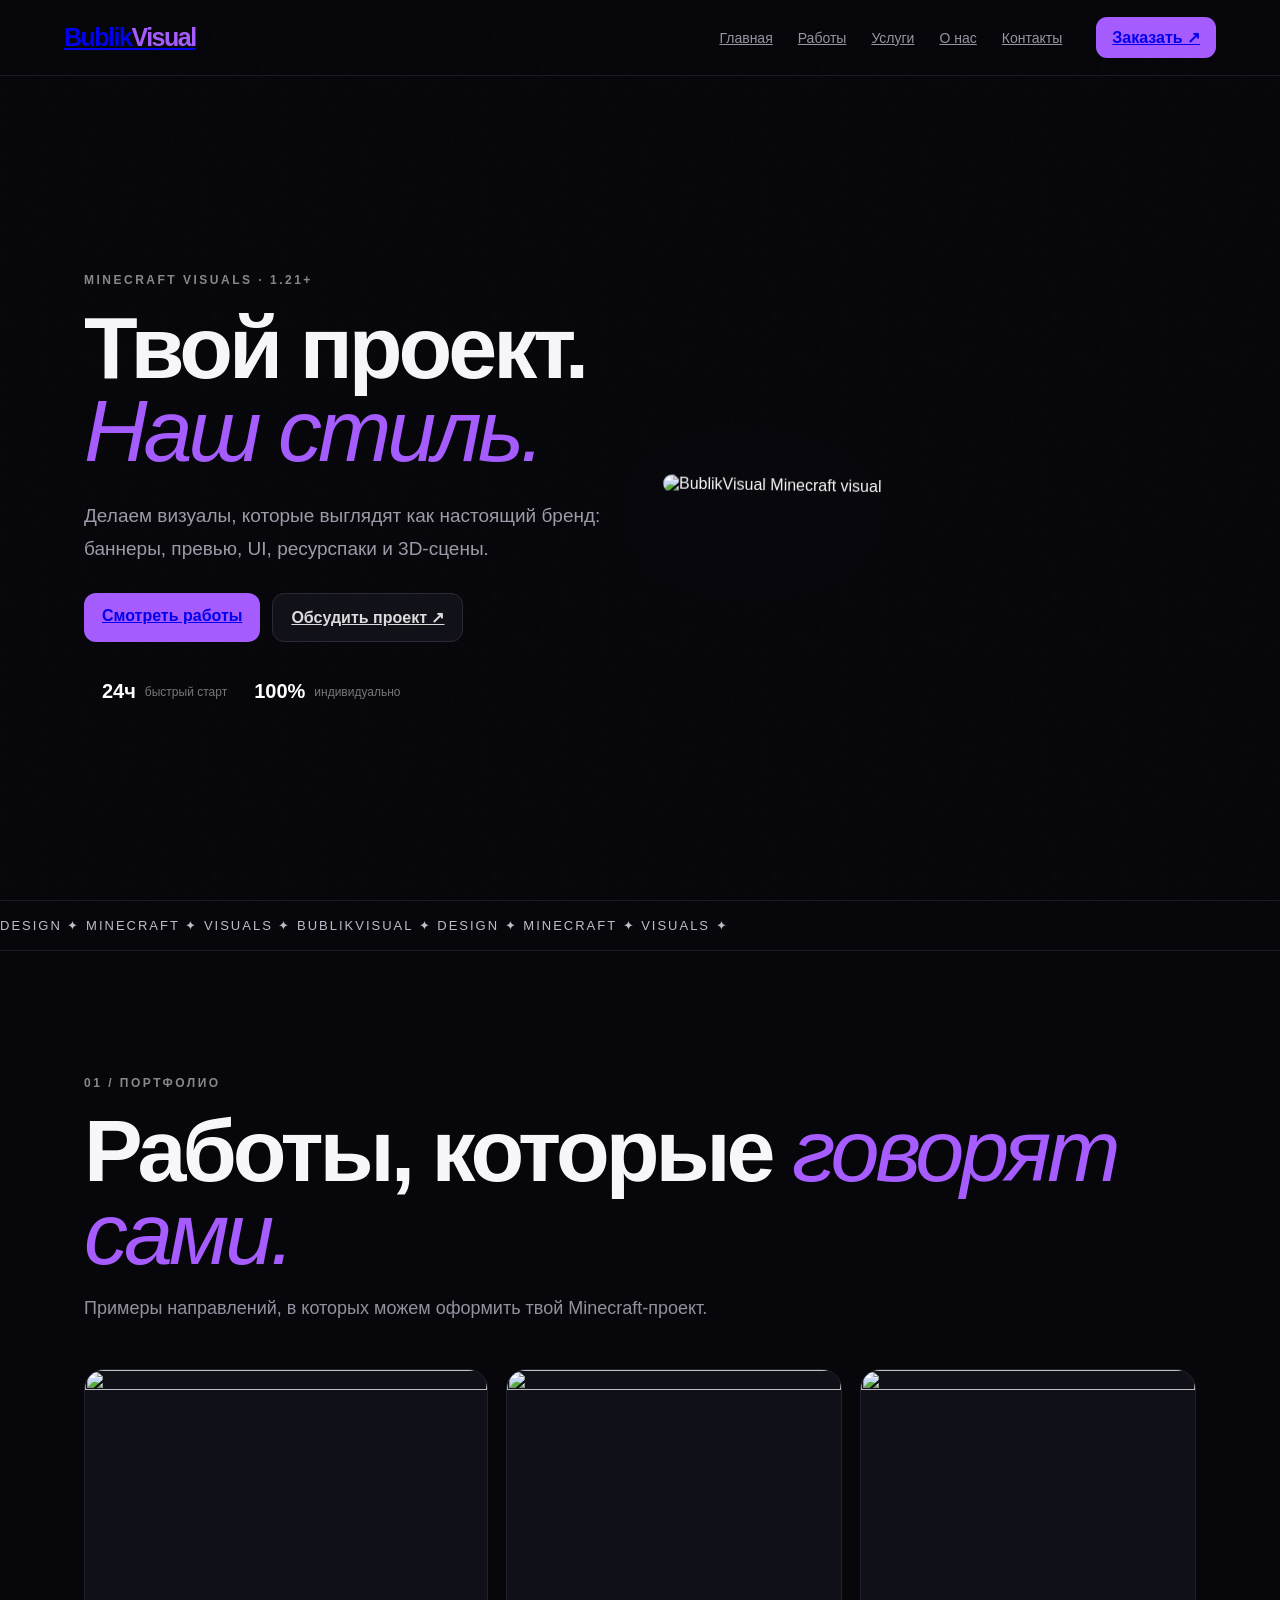
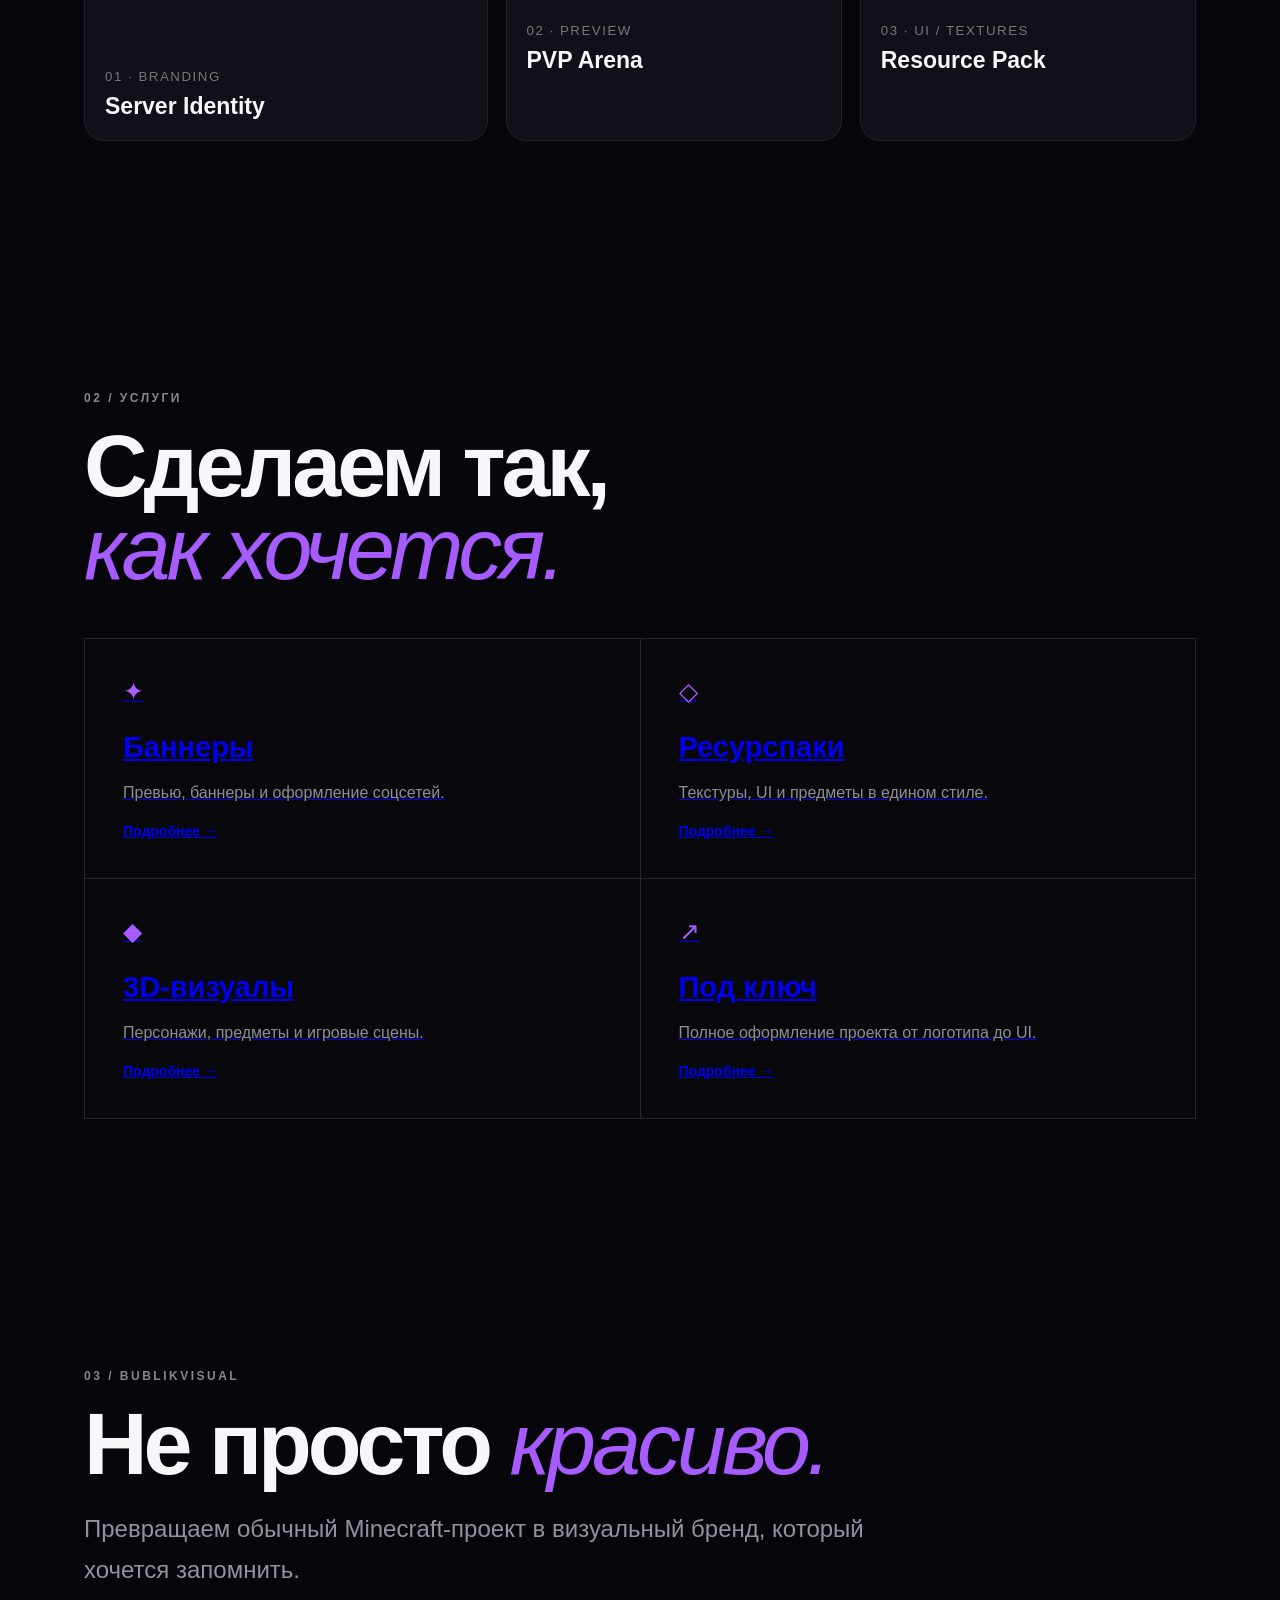
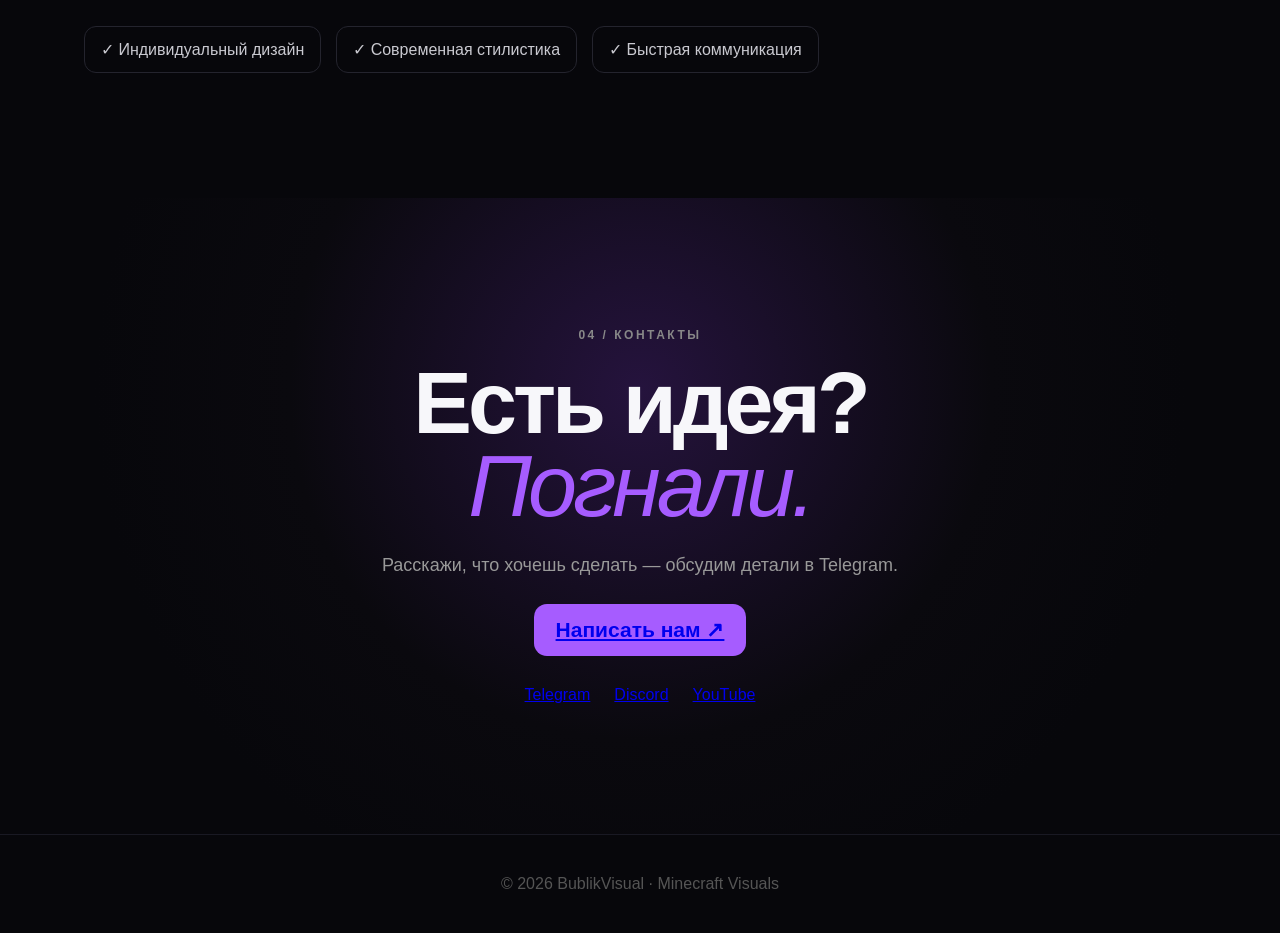
==== commit 0ae3190d: "Add files via upload" ====
--- a/index.html
+++ b/index.html
@@ -1,95 +1,58 @@
-<!DOCTYPE html>
+<!doctype html>
 <html lang="ru">
 <head>
-  <meta charset="UTF-8">
-  <meta name="viewport" content="width=device-width, initial-scale=1.0">
-  <meta name="description" content="BublikVisual — визуалы для Minecraft 1.21+">
-  <title>BublikVisual — Minecraft Visuals</title>
-  <link rel="stylesheet" href="./style.css">
+<meta charset="utf-8"><meta name="viewport" content="width=device-width,initial-scale=1">
+<title>BublikVisual — Minecraft Visuals</title>
+<meta name="description" content="BublikVisual — дизайн и визуалы для Minecraft-проектов.">
+<link rel="stylesheet" href="./style.css">
 </head>
 <body>
-  <header class="header">
-    <a class="logo" href="#home">Bublik<span>Visual</span></a>
-    <nav class="nav">
-      <a href="#home">Главная</a>
-      <a href="#portfolio">Работы</a>
-      <a href="#services">Услуги</a>
-      <a href="#about">О нас</a>
-      <a href="#contacts">Контакты</a>
-    </nav>
-    <a class="header-btn" href="https://t.me/bublikVusial" target="_blank" rel="noopener noreferrer">Заказать ↗</a>
-    <button class="menu-btn" type="button" aria-label="Открыть меню">☰</button>
-  </header>
+<div class="noise"></div>
+<header class="header">
+  <a class="logo" href="#home">Bublik<span>Visual</span></a>
+  <nav><a href="#home">Главная</a><a href="#portfolio">Работы</a><a href="#services">Услуги</a><a href="#about">О нас</a><a href="#contacts">Контакты</a></nav>
+  <a class="top-cta" href="https://t.me/bublikVusial" target="_blank" rel="noopener">Заказать ↗</a>
+  <button class="burger" aria-label="Меню">☰</button>
+</header>
 
-  <main id="home">
-    <section class="hero section">
-      <div class="eyebrow">ВИЗУАЛЫ ДЛЯ MINECRAFT 1.21+</div>
-      <h1>Твой проект.<br><em>Наш стиль.</em></h1>
-      <p class="lead">Создаём запоминающийся визуал для Minecraft-серверов, проектов и брендов. От идеи до готового результата.</p>
-      <div class="stats">
-        <span>✦ Работам 24ч</span>
-        <span>Средний старт 100%</span>
-        <span>Индивидуально</span>
-      </div>
-      <div class="hero-actions">
-        <a class="btn primary" href="#portfolio">Посмотреть работы</a>
-        <a class="btn ghost" href="https://t.me/bublikVusial" target="_blank" rel="noopener noreferrer">Обсудить проект ↗</a>
-      </div>
-      <div class="hero-note">CRAFTED FOR YOUR SERVER ✦</div>
-    </section>
+<main id="home">
+<section class="hero">
+  <div class="hero-copy">
+    <div class="eyebrow">MINECRAFT VISUALS · 1.21+</div>
+    <h1>Твой проект.<br><i>Наш стиль.</i></h1>
+    <p>Делаем визуалы, которые выглядят как настоящий бренд: баннеры, превью, UI, ресурспаки и 3D-сцены.</p>
+    <div class="actions"><a class="btn purple" href="#portfolio">Смотреть работы</a><a class="btn glass" href="https://t.me/bublikVusial" target="_blank" rel="noopener">Обсудить проект ↗</a></div>
+    <div class="mini-stats"><b>24ч</b><span>быстрый старт</span><b>100%</b><span>индивидуально</span></div>
+  </div>
+  <div class="hero-art"><img src="./assets/hero.svg" alt="BublikVisual Minecraft visual"></div>
+</section>
 
-    <div class="ticker" aria-hidden="true">
-      <div>DESIGN • MINECRAFT • VISUALS • BUBLIKVISUAL • DESIGN • MINECRAFT • VISUALS • BUBLIKVISUAL •</div>
-    </div>
+<div class="marquee"><span>DESIGN ✦ MINECRAFT ✦ VISUALS ✦ BUBLIKVISUAL ✦ DESIGN ✦ MINECRAFT ✦ VISUALS ✦</span></div>
 
-    <section id="portfolio" class="section">
-      <div class="section-label">01 / ПОРТФОЛИО</div>
-      <h2>Работы, которые<br><em>говорят сами.</em></h2>
-      <p class="section-text">Каждый проект собираем с нуля под стиль твоего сервера и аудиторию.</p>
-      <div class="project-list">
-        <article class="project"><b>SERVER<br><em>IDENTITY</em></b><span>01 · Branding / Banner</span></article>
-        <article class="project"><b>PVP<br><em>ARENA</em></b><span>02 · Preview / Visual</span></article>
-        <article class="project"><b>RESOURCE<br><em>PACK</em></b><span>03 · UI / Textures</span></article>
-      </div>
-    </section>
+<section id="portfolio" class="section">
+  <div class="label">01 / ПОРТФОЛИО</div><h2>Работы, которые <i>говорят сами.</i></h2>
+  <p class="muted">Примеры направлений, в которых можем оформить твой Minecraft-проект.</p>
+  <div class="gallery">
+    <article class="card"><img src="./assets/server.svg" alt=""><div><small>01 · BRANDING</small><h3>Server Identity</h3></div></article>
+    <article class="card"><img src="./assets/arena.svg" alt=""><div><small>02 · PREVIEW</small><h3>PVP Arena</h3></div></article>
+    <article class="card"><img src="./assets/resource.svg" alt=""><div><small>03 · UI / TEXTURES</small><h3>Resource Pack</h3></div></article>
+  </div>
+</section>
 
-    <section id="services" class="section">
-      <div class="section-label">02 / УСЛУГИ</div>
-      <h2>Сделаем так,<br><em>как хочется.</em></h2>
-      <p class="section-text">Выбирай готовую услугу или расскажи идею — соберём решение под тебя.</p>
-      <div class="services">
-        <article><strong>✦</strong><h3>Баннеры</h3><p>Превью, баннеры и оформление соцсетей.</p><a href="https://t.me/bublikVusial" target="_blank" rel="noopener noreferrer">Подробнее →</a></article>
-        <article><strong>◇</strong><h3>Ресурспаки</h3><p>Текстуры, UI и предметы в едином стиле.</p><a href="https://t.me/bublikVusial" target="_blank" rel="noopener noreferrer">Подробнее →</a></article>
-        <article><strong>◆</strong><h3>3D-визуалы</h3><p>Персонажи, предметы и игровые сцены.</p><a href="https://t.me/bublikVusial" target="_blank" rel="noopener noreferrer">Подробнее →</a></article>
-        <article><strong>↗</strong><h3>Под ключ</h3><p>Полное оформление проекта от логотипа до UI.</p><a href="https://t.me/bublikVusial" target="_blank" rel="noopener noreferrer">Подробнее →</a></article>
-      </div>
-    </section>
+<section id="services" class="section">
+  <div class="label">02 / УСЛУГИ</div><h2>Сделаем так,<br><i>как хочется.</i></h2>
+  <div class="service-grid">
+    <a href="https://t.me/bublikVusial" target="_blank" rel="noopener"><span>✦</span><h3>Баннеры</h3><p>Превью, баннеры и оформление соцсетей.</p><b>Подробнее →</b></a>
+    <a href="https://t.me/bublikVusial" target="_blank" rel="noopener"><span>◇</span><h3>Ресурспаки</h3><p>Текстуры, UI и предметы в едином стиле.</p><b>Подробнее →</b></a>
+    <a href="https://t.me/bublikVusial" target="_blank" rel="noopener"><span>◆</span><h3>3D-визуалы</h3><p>Персонажи, предметы и игровые сцены.</p><b>Подробнее →</b></a>
+    <a href="https://t.me/bublikVusial" target="_blank" rel="noopener"><span>↗</span><h3>Под ключ</h3><p>Полное оформление проекта от логотипа до UI.</p><b>Подробнее →</b></a>
+  </div>
+</section>
 
-    <section id="about" class="section about">
-      <div class="section-label">03 / BUBLIKVISUAL</div>
-      <h2>Не просто<br><em>красиво.</em></h2>
-      <p class="section-text">Мы превращаем обычный Minecraft-проект в визуальный бренд, который хочется запомнить.</p>
-      <ul>
-        <li>✓ Индивидуальный дизайн</li>
-        <li>✓ Современная стилистика</li>
-        <li>✓ Быстрая коммуникация</li>
-      </ul>
-    </section>
+<section id="about" class="section about"><div class="label">03 / BUBLIKVISUAL</div><h2>Не просто <i>красиво.</i></h2><p class="muted big">Превращаем обычный Minecraft-проект в визуальный бренд, который хочется запомнить.</p><div class="checks"><span>✓ Индивидуальный дизайн</span><span>✓ Современная стилистика</span><span>✓ Быстрая коммуникация</span></div></section>
 
-    <section id="contacts" class="contact section">
-      <div class="section-label">04 / КОНТАКТЫ</div>
-      <h2>Есть идея?<br><em>Погнали.</em></h2>
-      <p>Расскажи, что хочешь сделать. Мы ответим и обсудим детали.</p>
-      <a class="contact-btn" href="https://t.me/bublikVusial" target="_blank" rel="noopener noreferrer">Написать нам ↗</a>
-      <div class="social">
-        <a href="#" aria-label="Discord">Discord</a>
-        <a href="https://t.me/bublikVusial" target="_blank" rel="noopener noreferrer">Telegram</a>
-        <a href="#" aria-label="YouTube">YouTube</a>
-      </div>
-    </section>
-  </main>
-
-  <footer>© 2026 BublikVisual · Minecraft Visuals</footer>
-  <script src="./script.js"></script>
-</body>
-</html>
+<section id="contacts" class="contact"><div class="label">04 / КОНТАКТЫ</div><h2>Есть идея?<br><i>Погнали.</i></h2><p>Расскажи, что хочешь сделать — обсудим детали в Telegram.</p><a class="contact-btn" href="https://t.me/bublikVusial" target="_blank" rel="noopener">Написать нам ↗</a><div class="social"><a href="https://t.me/bublikVusial" target="_blank" rel="noopener">Telegram</a><a href="#">Discord</a><a href="#">YouTube</a></div></section>
+</main>
+<footer>© 2026 BublikVisual · Minecraft Visuals</footer>
+<script src="./script.js"></script>
+</body></html>
--- a/style.css
+++ b/style.css
@@ -1,26 +1 @@
-*{box-sizing:border-box}
-html{scroll-behavior:smooth}
-body{margin:0;background:#07080c;color:#f4f4f7;font-family:Arial,Helvetica,sans-serif;line-height:1.5}
-a{color:inherit;text-decoration:none}
-.header{position:sticky;top:0;z-index:20;display:flex;align-items:center;gap:28px;padding:20px 5%;background:rgba(7,8,12,.88);backdrop-filter:blur(16px);border-bottom:1px solid rgba(255,255,255,.08)}
-.logo{font-size:25px;font-weight:900;letter-spacing:-1.5px}.logo span{color:#9b5cff}
-.nav{display:flex;gap:24px;margin-left:auto}.nav a{color:#aaa;transition:.2s}.nav a:hover{color:#fff}
-.header-btn,.btn.primary{background:#9b5cff;color:white;border-radius:12px;padding:12px 18px;font-weight:700}
-.menu-btn{display:none;background:none;border:0;color:#fff;font-size:25px}
-.section{max-width:1120px;margin:auto;padding:120px 5%}
-.hero{min-height:88vh;display:flex;flex-direction:column;justify-content:center}
-.eyebrow,.section-label{font-size:13px;letter-spacing:2px;color:#888;margin-bottom:18px}
-h1,h2{margin:0;font-size:clamp(48px,8vw,92px);line-height:.98;letter-spacing:-4px}
-h2{font-size:clamp(42px,6vw,72px)}em{font-style:italic;color:#aaa}
-.lead,.section-text{max-width:680px;font-size:21px;color:#aaa;margin:30px 0}
-.stats{display:flex;flex-wrap:wrap;gap:24px;color:#ddd;margin:22px 0 34px}
-.hero-actions{display:flex;gap:14px;flex-wrap:wrap}.btn{display:inline-block;padding:13px 18px;border:1px solid #333;border-radius:12px}.btn.ghost{color:#ddd}
-.hero-note{margin-top:70px;color:#555;letter-spacing:2px}
-.ticker{overflow:hidden;border-block:1px solid #181a22;padding:20px 0;white-space:nowrap;color:#bbb;font-weight:700;letter-spacing:1px}
-.ticker div{animation:move 22s linear infinite}@keyframes move{to{transform:translateX(-35%)}}
-.project-list{margin-top:45px}.project{display:flex;justify-content:space-between;gap:20px;padding:26px 0;border-bottom:1px solid #20222b}.project b{font-size:24px}.project span{color:#777}
-.services{display:grid;grid-template-columns:repeat(2,1fr);gap:1px;background:#242631;margin-top:45px}.services article{background:#07080c;padding:35px;min-height:220px}.services strong{color:#9b5cff}.services h3{font-size:28px;margin:18px 0 8px}.services p{color:#999}.services a{color:#ddd}
-.about ul{padding:0;list-style:none;color:#ccc;font-size:20px;line-height:2}
-.contact{text-align:center}.contact .section-label{margin-bottom:25px}.contact p{max-width:650px;margin:28px auto;color:#999;font-size:19px}.contact-btn{display:inline-block;font-size:20px;border-bottom:1px solid #9b5cff;padding-bottom:7px}.social{display:flex;justify-content:center;gap:24px;margin-top:28px;color:#aaa}.social a:hover{color:#fff}
-footer{text-align:center;padding:40px 5%;border-top:1px solid #181a22;color:#666}
-@media(max-width:760px){.header{padding:16px 5%}.nav,.header-btn{display:none}.menu-btn{display:block;margin-left:auto}.section{padding:90px 5%}h1,h2{letter-spacing:-2.5px}.lead,.section-text{font-size:18px}.services{grid-template-columns:1fr}.project{display:block}.project span{display:block;margin-top:8px}.stats{gap:10px;flex-direction:column}.hero{min-height:78vh}}
+*{box-sizing:border-box}html{scroll-behavior:smooth}body{margin:0;background:#07070b;color:#f7f7fa;font-family:Inter,Arial,sans-serif;overflow-x:hidden}.noise{position:fixed;inset:0;pointer-events:none;opacity:.035;background-image:url("data:image/svg+xml,%3Csvg xmlns='http://www.w3.org/2000/svg' width='140' height='140'%3E%3Cfilter id='n'%3E%3CfeTurbulence baseFrequency='.9' numOctaves='2' stitchTiles='stitch'/%3E%3C/filter%3E%3Crect width='100%25' height='100%25' filter='url(%23n)'/%3E%3C/svg%3E");z-index:50}.header{height:76px;position:sticky;top:0;z-index:40;display:flex;align-items:center;padding:0 5%;gap:34px;background:rgba(7,7,11,.78);backdrop-filter:blur(18px);border-bottom:1px solid #191923}.logo{font-size:25px;font-weight:900;letter-spacing:-1.5px}.logo span{color:#a65cff}nav{display:flex;gap:25px;margin-left:auto}nav a{color:#9696a4;font-size:14px}nav a:hover{color:#fff}.top-cta{padding:11px 16px;border-radius:11px;background:#a65cff;font-weight:800}.burger{display:none;background:none;border:0;color:#fff;font-size:25px}.hero{max-width:1240px;margin:auto;min-height:calc(100vh - 76px);padding:90px 5%;display:grid;grid-template-columns:1fr 1fr;align-items:center;gap:45px}.eyebrow,.label{color:#888;font-size:12px;letter-spacing:2.5px;font-weight:700;margin-bottom:20px}.hero h1,h2{font-size:clamp(48px,7vw,88px);line-height:.94;letter-spacing:-4px;margin:0}.hero h1 i,h2 i{color:#a65cff;font-weight:500}.hero p{font-size:19px;line-height:1.7;color:#9c9ca9;max-width:650px;margin:28px 0}.actions{display:flex;gap:12px;flex-wrap:wrap}.btn{padding:14px 18px;border-radius:12px;font-weight:800}.purple{background:#a65cff}.glass{border:1px solid #2a2a36;color:#ddd;background:#111119}.mini-stats{display:flex;gap:9px;align-items:center;margin-top:38px;color:#777;font-size:12px}.mini-stats b{color:#fff;font-size:20px;margin-left:18px}.hero-art{filter:drop-shadow(0 30px 70px rgba(166,92,255,.18));transform:rotate(1deg)}.hero-art img{width:100%;display:block;border-radius:28px}.marquee{overflow:hidden;border-block:1px solid #1a1a24;padding:17px 0;color:#bdbdca;white-space:nowrap;font-size:13px;letter-spacing:2px}.marquee span{display:inline-block;animation:marquee 24s linear infinite}@keyframes marquee{to{transform:translateX(-45%)}}.section{max-width:1240px;margin:auto;padding:125px 5%}.muted{color:#92929f;max-width:700px;font-size:18px;line-height:1.7}.gallery{display:grid;grid-template-columns:1.2fr 1fr 1fr;gap:18px;margin-top:45px}.card{background:#101018;border:1px solid #22222d;border-radius:20px;overflow:hidden;transition:.3s}.card:hover{transform:translateY(-8px);border-color:#a65cff66}.card img{display:block;width:100%;aspect-ratio:1.45;object-fit:cover}.card div{padding:20px}.card small{color:#777;letter-spacing:1.5px}.card h3{margin:8px 0 0;font-size:23px}.service-grid{display:grid;grid-template-columns:repeat(2,1fr);gap:1px;background:#252530;margin-top:48px;border:1px solid #252530}.service-grid a{background:#08080d;padding:38px;min-height:230px;transition:.25s}.service-grid a:hover{background:#10101a}.service-grid span{color:#a65cff;font-size:25px}.service-grid h3{font-size:29px;margin:25px 0 8px}.service-grid p{color:#8e8e9a;line-height:1.6}.service-grid b{font-size:14px}.big{font-size:24px;max-width:800px}.checks{display:flex;flex-wrap:wrap;gap:15px;margin-top:35px}.checks span{padding:13px 16px;border:1px solid #24242e;border-radius:12px;color:#c9c9d0}.contact{text-align:center;padding:130px 5%;background:radial-gradient(circle at 50% 30%,#25133d 0,#0a090e 45%,#07070b 70%)}.contact p{color:#999;font-size:18px;margin:28px auto;max-width:620px}.contact-btn{display:inline-block;font-size:21px;font-weight:800;padding:14px 22px;border-radius:13px;background:#a65cff}.social{display:flex;justify-content:center;gap:24px;margin-top:30px;color:#888}.social a:hover{color:#fff}footer{text-align:center;padding:40px;color:#555;border-top:1px solid #191923}@media(max-width:800px){nav,.top-cta{display:none}.burger{display:block;margin-left:auto}.hero{grid-template-columns:1fr;padding-top:60px}.hero-art{order:-1}.hero h1,h2{letter-spacing:-2.5px}.gallery{grid-template-columns:1fr}.service-grid{grid-template-columns:1fr}.section{padding:90px 5%}}
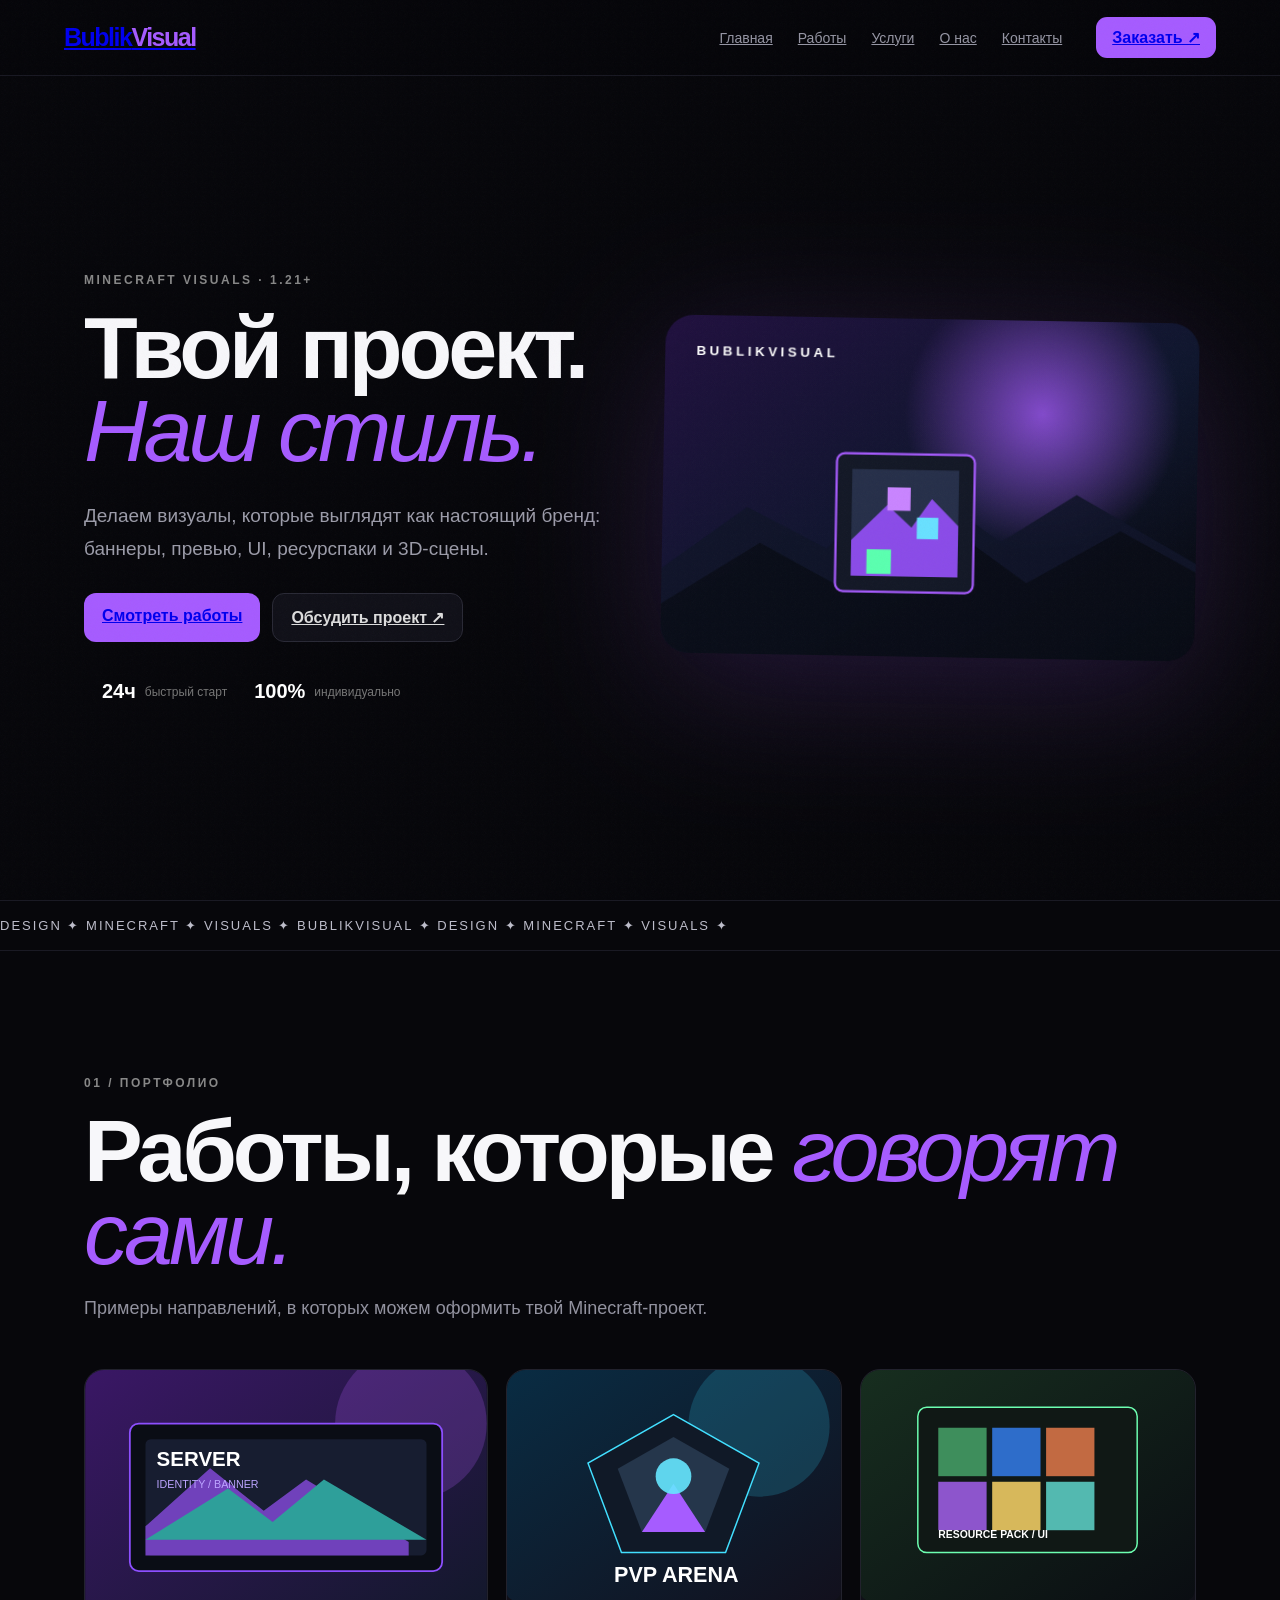
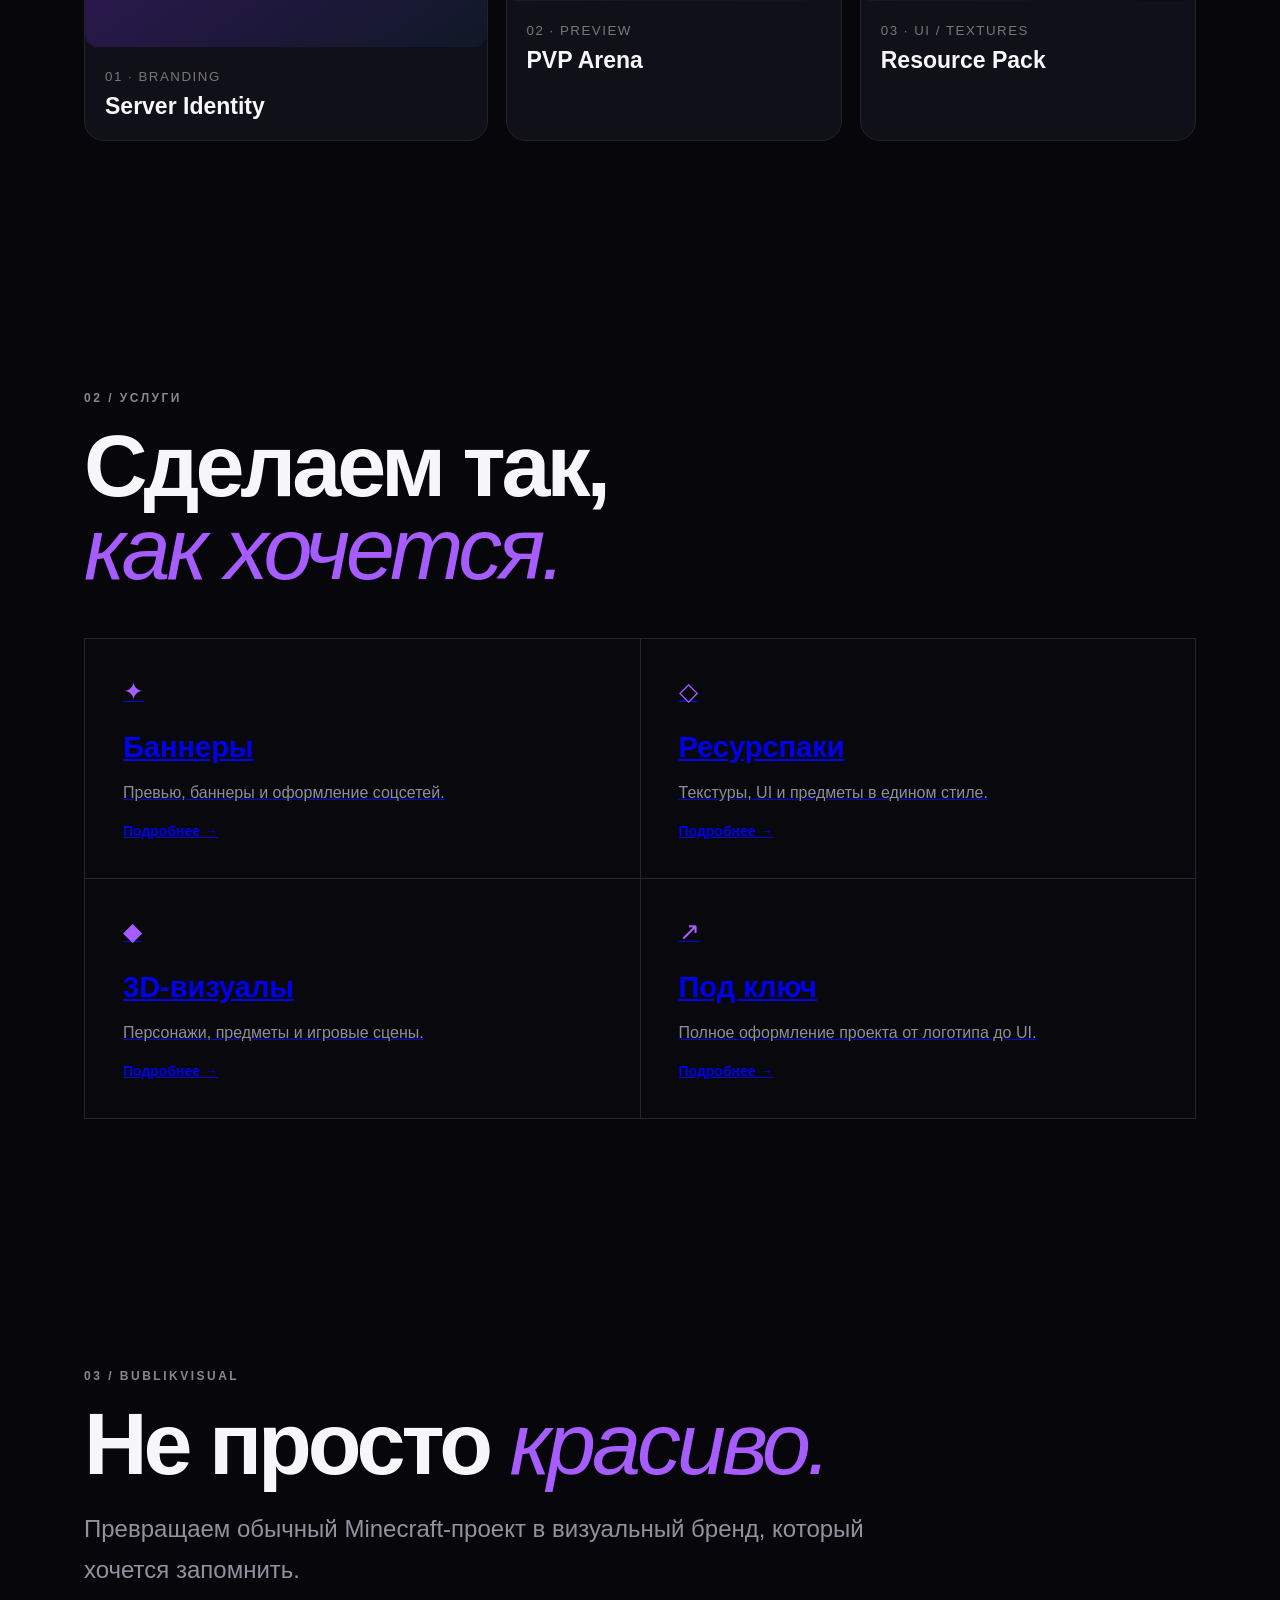
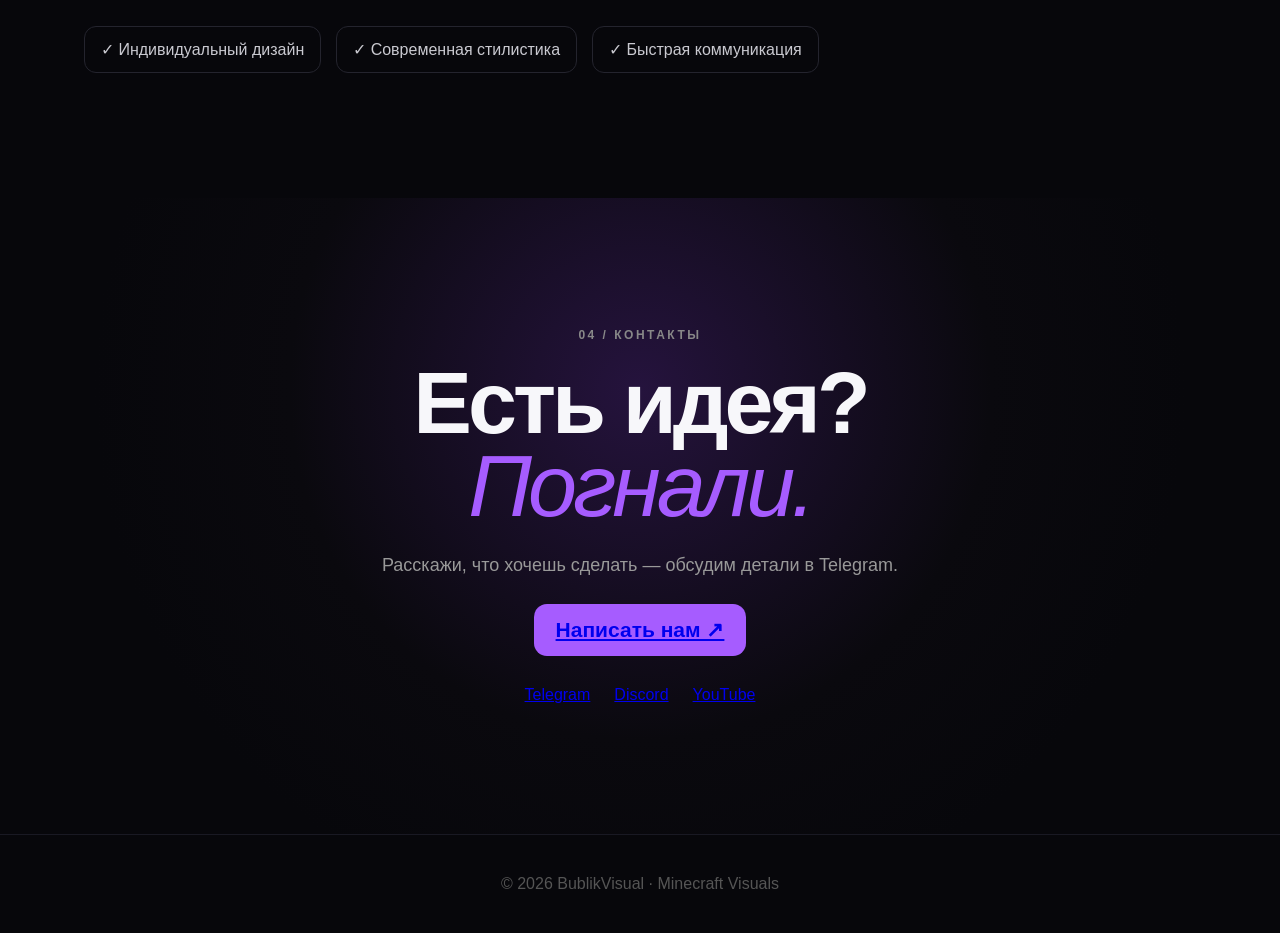
==== commit f5296609: "Add files via upload" ====
--- a/index.html
+++ b/index.html
@@ -24,7 +24,7 @@
     <div class="actions"><a class="btn purple" href="#portfolio">Смотреть работы</a><a class="btn glass" href="https://t.me/bublikVusial" target="_blank" rel="noopener">Обсудить проект ↗</a></div>
     <div class="mini-stats"><b>24ч</b><span>быстрый старт</span><b>100%</b><span>индивидуально</span></div>
   </div>
-  <div class="hero-art"><img src="./assets/hero.svg" alt="BublikVisual Minecraft visual"></div>
+  <div class="hero-art"><img src="./hero.svg" alt="BublikVisual Minecraft visual"></div>
 </section>
 
 <div class="marquee"><span>DESIGN ✦ MINECRAFT ✦ VISUALS ✦ BUBLIKVISUAL ✦ DESIGN ✦ MINECRAFT ✦ VISUALS ✦</span></div>
@@ -33,9 +33,9 @@
   <div class="label">01 / ПОРТФОЛИО</div><h2>Работы, которые <i>говорят сами.</i></h2>
   <p class="muted">Примеры направлений, в которых можем оформить твой Minecraft-проект.</p>
   <div class="gallery">
-    <article class="card"><img src="./assets/server.svg" alt=""><div><small>01 · BRANDING</small><h3>Server Identity</h3></div></article>
-    <article class="card"><img src="./assets/arena.svg" alt=""><div><small>02 · PREVIEW</small><h3>PVP Arena</h3></div></article>
-    <article class="card"><img src="./assets/resource.svg" alt=""><div><small>03 · UI / TEXTURES</small><h3>Resource Pack</h3></div></article>
+    <article class="card"><img src="./server.svg" alt=""><div><small>01 · BRANDING</small><h3>Server Identity</h3></div></article>
+    <article class="card"><img src="./arena.svg" alt=""><div><small>02 · PREVIEW</small><h3>PVP Arena</h3></div></article>
+    <article class="card"><img src="./resource.svg" alt=""><div><small>03 · UI / TEXTURES</small><h3>Resource Pack</h3></div></article>
   </div>
 </section>
 
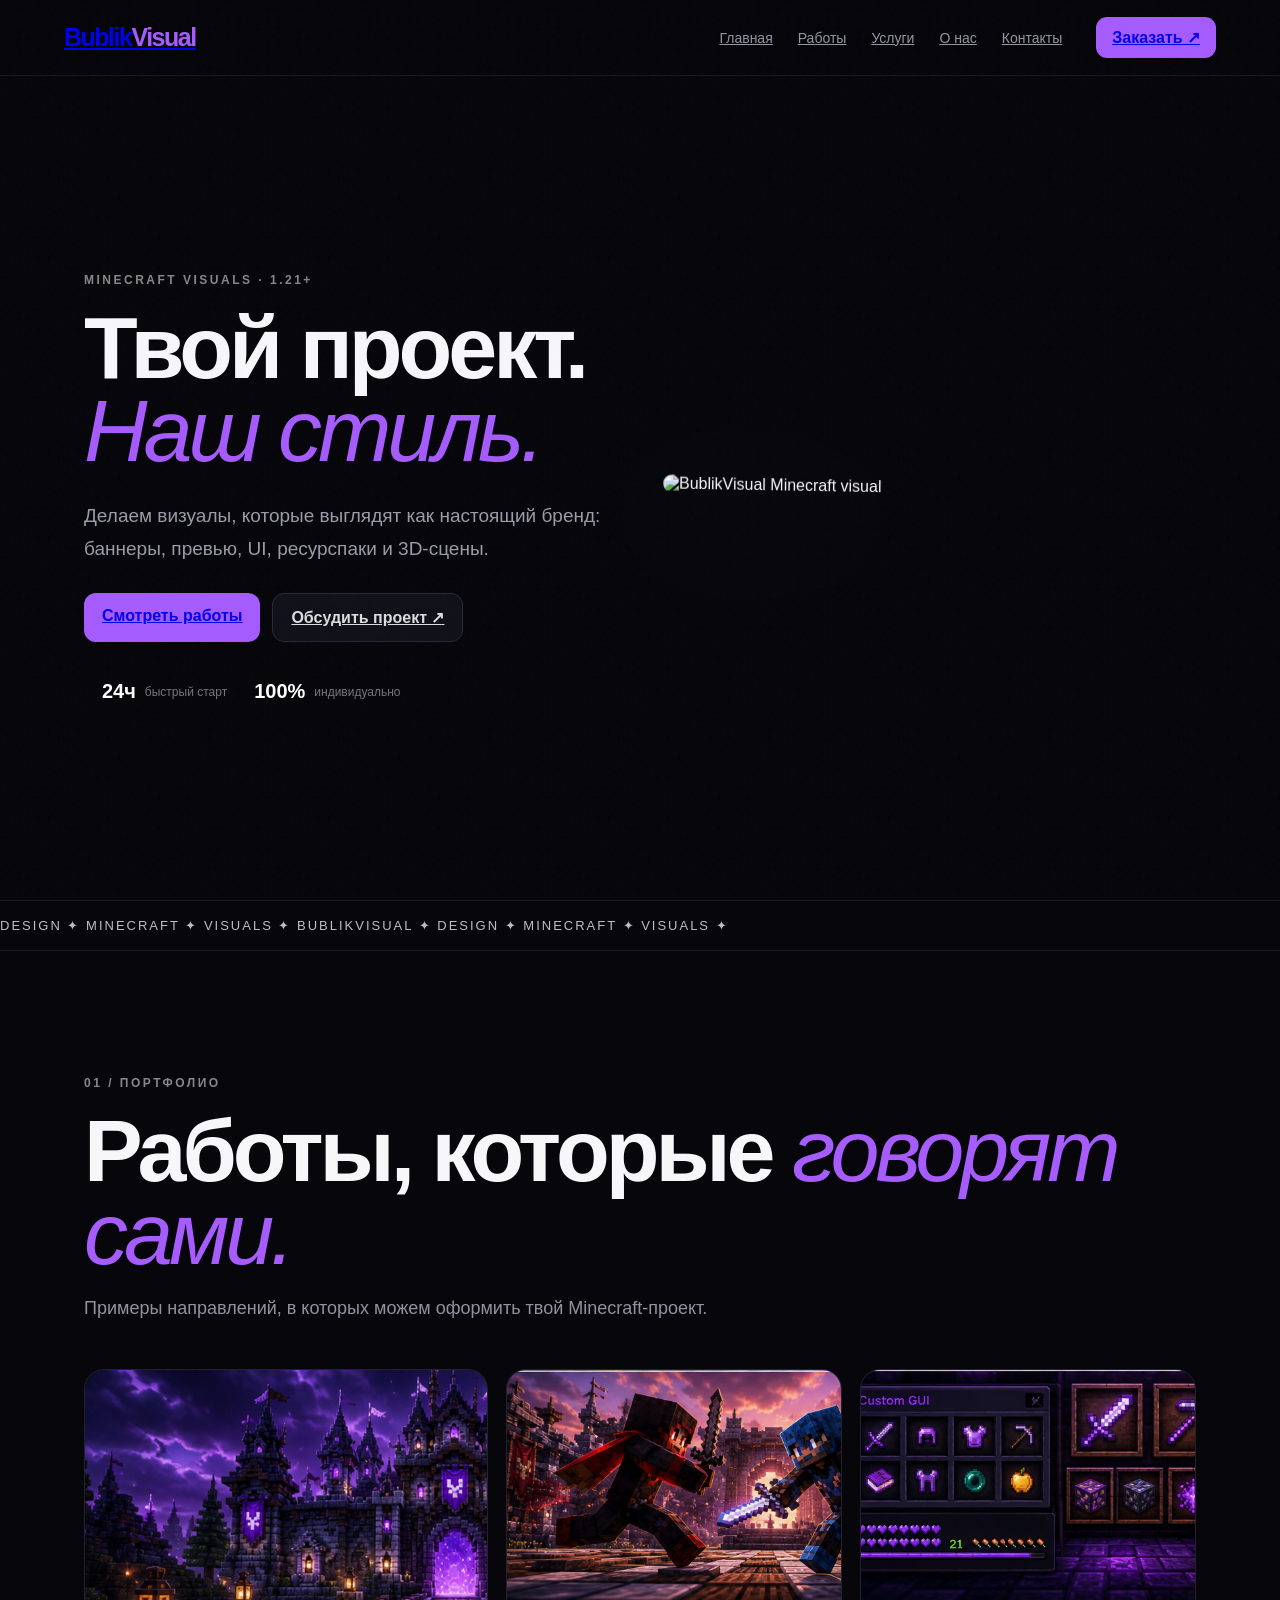
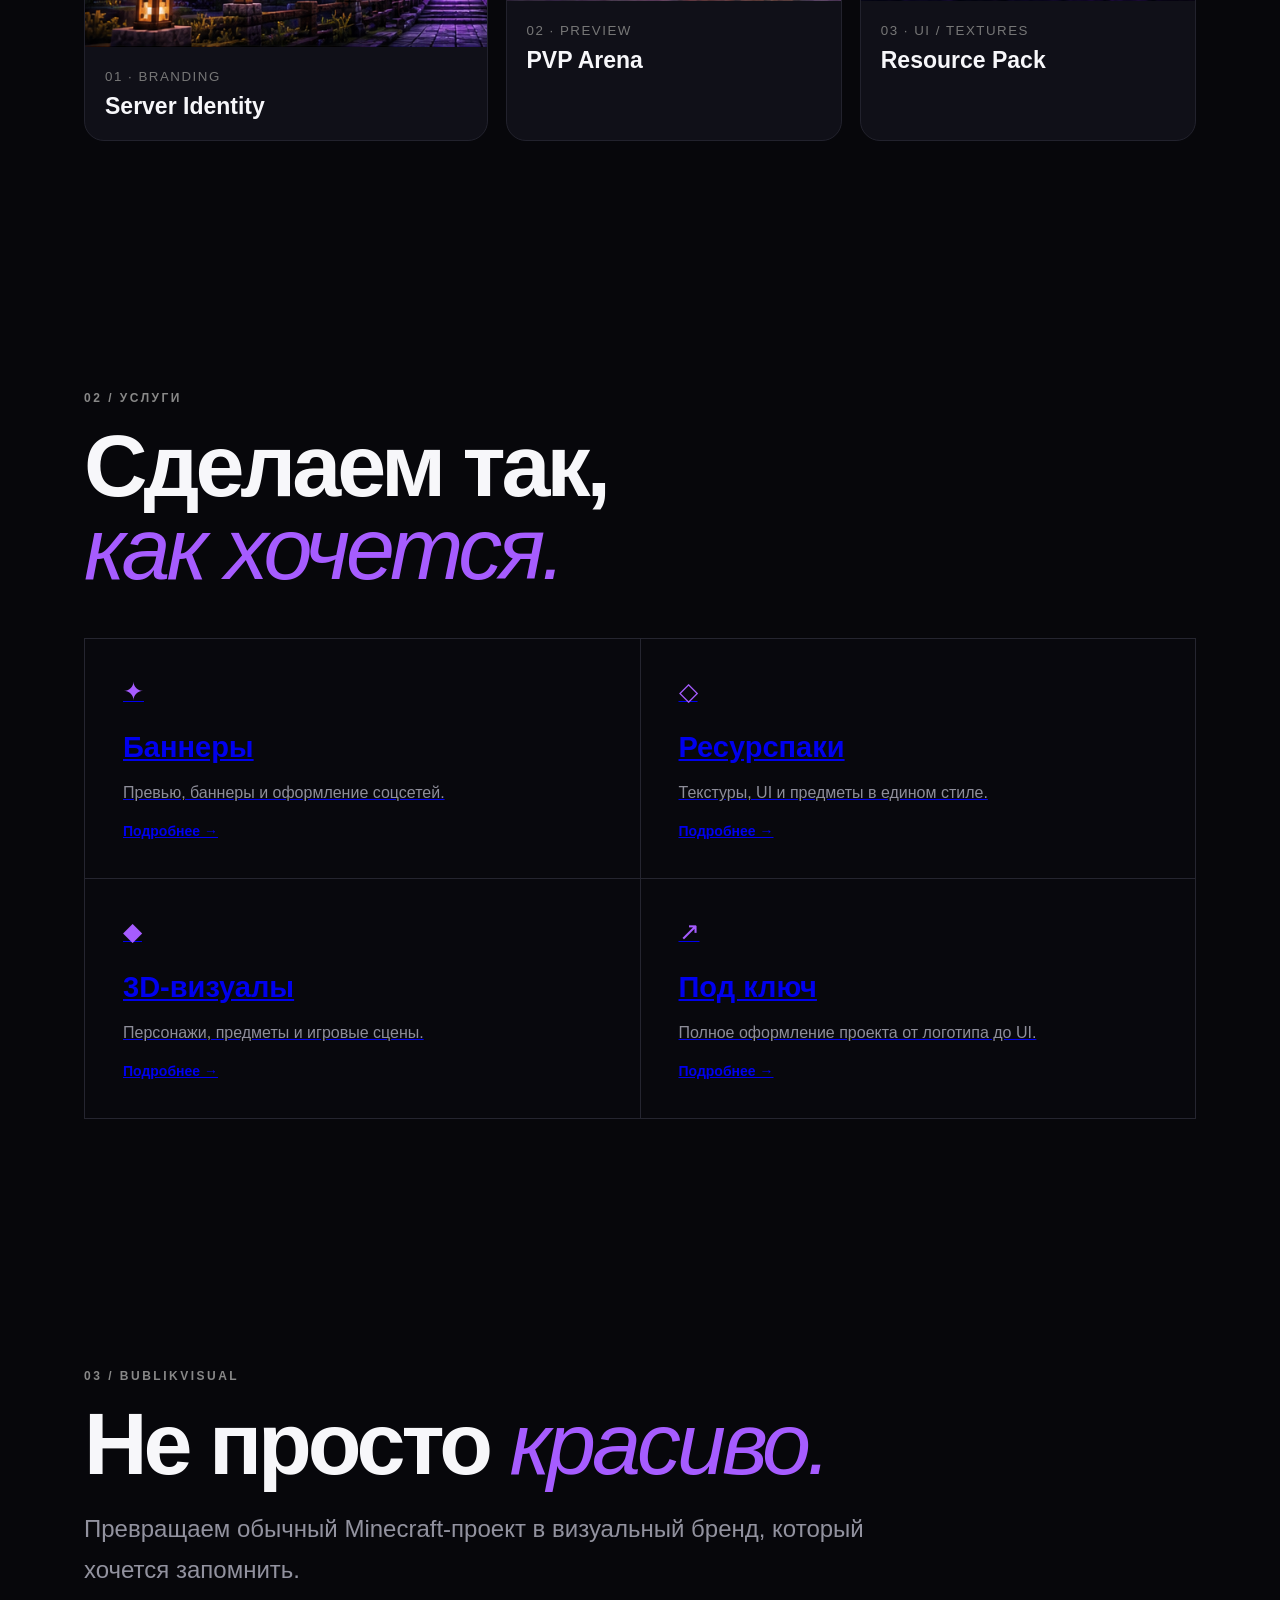
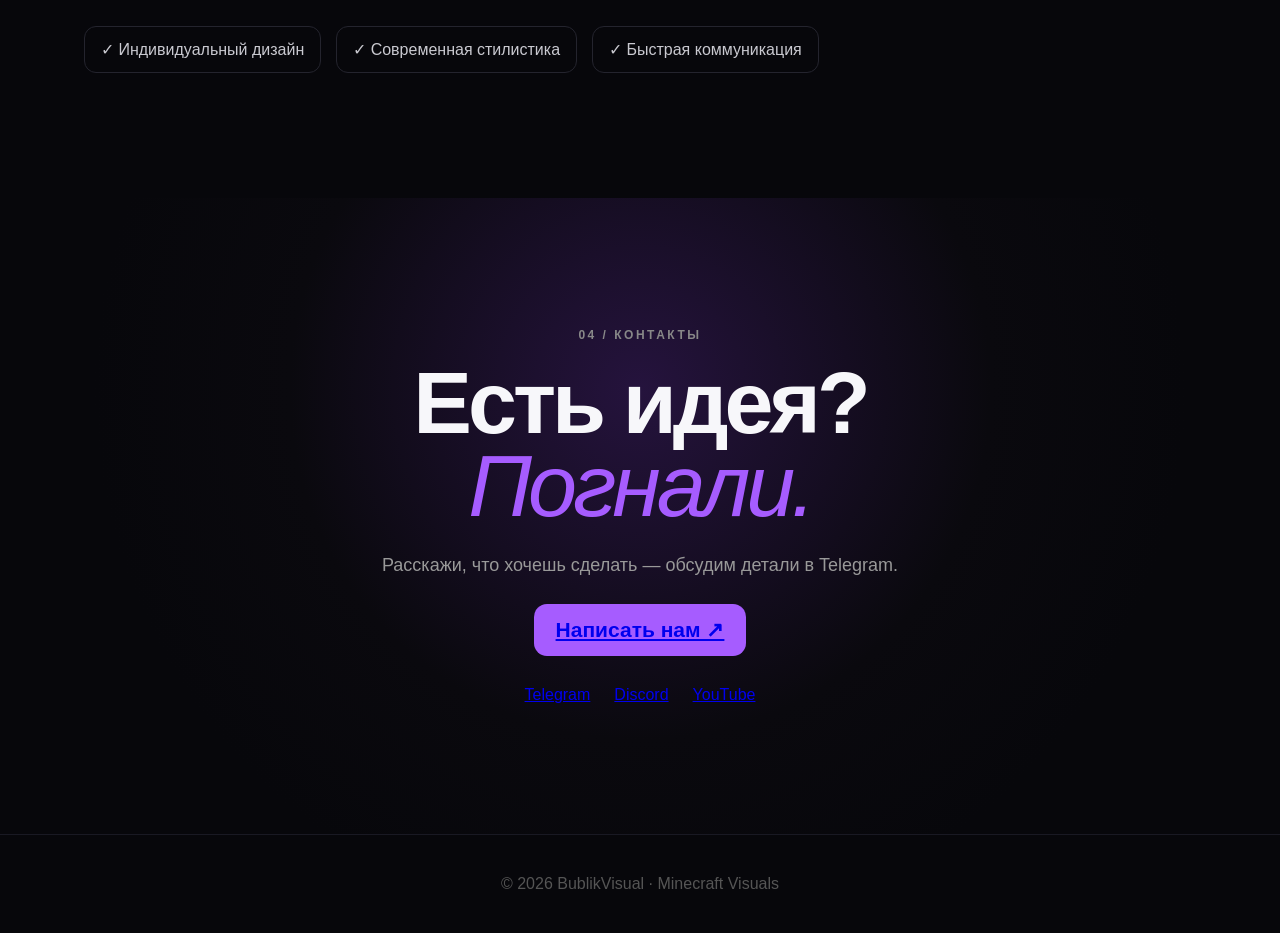
==== commit 7a7f896c: "Add files via upload" ====
--- a/index.html
+++ b/index.html
@@ -1,16 +1,24 @@
 <!doctype html>
 <html lang="ru">
 <head>
-<meta charset="utf-8"><meta name="viewport" content="width=device-width,initial-scale=1">
+<meta charset="utf-8">
+<meta name="viewport" content="width=device-width,initial-scale=1">
 <title>BublikVisual — Minecraft Visuals</title>
 <meta name="description" content="BublikVisual — дизайн и визуалы для Minecraft-проектов.">
 <link rel="stylesheet" href="./style.css">
 </head>
 <body>
 <div class="noise"></div>
+
 <header class="header">
   <a class="logo" href="#home">Bublik<span>Visual</span></a>
-  <nav><a href="#home">Главная</a><a href="#portfolio">Работы</a><a href="#services">Услуги</a><a href="#about">О нас</a><a href="#contacts">Контакты</a></nav>
+  <nav>
+    <a href="#home">Главная</a>
+    <a href="#portfolio">Работы</a>
+    <a href="#services">Услуги</a>
+    <a href="#about">О нас</a>
+    <a href="#contacts">Контакты</a>
+  </nav>
   <a class="top-cta" href="https://t.me/bublikVusial" target="_blank" rel="noopener">Заказать ↗</a>
   <button class="burger" aria-label="Меню">☰</button>
 </header>
@@ -21,26 +29,47 @@
     <div class="eyebrow">MINECRAFT VISUALS · 1.21+</div>
     <h1>Твой проект.<br><i>Наш стиль.</i></h1>
     <p>Делаем визуалы, которые выглядят как настоящий бренд: баннеры, превью, UI, ресурспаки и 3D-сцены.</p>
-    <div class="actions"><a class="btn purple" href="#portfolio">Смотреть работы</a><a class="btn glass" href="https://t.me/bublikVusial" target="_blank" rel="noopener">Обсудить проект ↗</a></div>
+    <div class="actions">
+      <a class="btn purple" href="#portfolio">Смотреть работы</a>
+      <a class="btn glass" href="https://t.me/bublikVusial" target="_blank" rel="noopener">Обсудить проект ↗</a>
+    </div>
     <div class="mini-stats"><b>24ч</b><span>быстрый старт</span><b>100%</b><span>индивидуально</span></div>
   </div>
-  <div class="hero-art"><img src="./hero.svg" alt="BublikVisual Minecraft visual"></div>
+  <div class="hero-art">
+    <img src="./assets/hero.svg" alt="BublikVisual Minecraft visual">
+  </div>
 </section>
 
-<div class="marquee"><span>DESIGN ✦ MINECRAFT ✦ VISUALS ✦ BUBLIKVISUAL ✦ DESIGN ✦ MINECRAFT ✦ VISUALS ✦</span></div>
+<div class="marquee">
+  <span>DESIGN ✦ MINECRAFT ✦ VISUALS ✦ BUBLIKVISUAL ✦ DESIGN ✦ MINECRAFT ✦ VISUALS ✦</span>
+</div>
 
 <section id="portfolio" class="section">
-  <div class="label">01 / ПОРТФОЛИО</div><h2>Работы, которые <i>говорят сами.</i></h2>
+  <div class="label">01 / ПОРТФОЛИО</div>
+  <h2>Работы, которые <i>говорят сами.</i></h2>
   <p class="muted">Примеры направлений, в которых можем оформить твой Minecraft-проект.</p>
+
   <div class="gallery">
-    <article class="card"><img src="./server.svg" alt=""><div><small>01 · BRANDING</small><h3>Server Identity</h3></div></article>
-    <article class="card"><img src="./arena.svg" alt=""><div><small>02 · PREVIEW</small><h3>PVP Arena</h3></div></article>
-    <article class="card"><img src="./resource.svg" alt=""><div><small>03 · UI / TEXTURES</small><h3>Resource Pack</h3></div></article>
+    <article class="card">
+      <img src="./assets/bublikvisual_server_identity.png" alt="Server Identity">
+      <div><small>01 · BRANDING</small><h3>Server Identity</h3></div>
+    </article>
+
+    <article class="card">
+      <img src="./assets/bublikvisual_pvp_arena.png" alt="PVP Arena">
+      <div><small>02 · PREVIEW</small><h3>PVP Arena</h3></div>
+    </article>
+
+    <article class="card">
+      <img src="./assets/bublikvisual_resource_pack.png" alt="Resource Pack">
+      <div><small>03 · UI / TEXTURES</small><h3>Resource Pack</h3></div>
+    </article>
   </div>
 </section>
 
 <section id="services" class="section">
-  <div class="label">02 / УСЛУГИ</div><h2>Сделаем так,<br><i>как хочется.</i></h2>
+  <div class="label">02 / УСЛУГИ</div>
+  <h2>Сделаем так,<br><i>как хочется.</i></h2>
   <div class="service-grid">
     <a href="https://t.me/bublikVusial" target="_blank" rel="noopener"><span>✦</span><h3>Баннеры</h3><p>Превью, баннеры и оформление соцсетей.</p><b>Подробнее →</b></a>
     <a href="https://t.me/bublikVusial" target="_blank" rel="noopener"><span>◇</span><h3>Ресурспаки</h3><p>Текстуры, UI и предметы в едином стиле.</p><b>Подробнее →</b></a>
@@ -49,10 +78,31 @@
   </div>
 </section>
 
-<section id="about" class="section about"><div class="label">03 / BUBLIKVISUAL</div><h2>Не просто <i>красиво.</i></h2><p class="muted big">Превращаем обычный Minecraft-проект в визуальный бренд, который хочется запомнить.</p><div class="checks"><span>✓ Индивидуальный дизайн</span><span>✓ Современная стилистика</span><span>✓ Быстрая коммуникация</span></div></section>
+<section id="about" class="section about">
+  <div class="label">03 / BUBLIKVISUAL</div>
+  <h2>Не просто <i>красиво.</i></h2>
+  <p class="muted big">Превращаем обычный Minecraft-проект в визуальный бренд, который хочется запомнить.</p>
+  <div class="checks">
+    <span>✓ Индивидуальный дизайн</span>
+    <span>✓ Современная стилистика</span>
+    <span>✓ Быстрая коммуникация</span>
+  </div>
+</section>
 
-<section id="contacts" class="contact"><div class="label">04 / КОНТАКТЫ</div><h2>Есть идея?<br><i>Погнали.</i></h2><p>Расскажи, что хочешь сделать — обсудим детали в Telegram.</p><a class="contact-btn" href="https://t.me/bublikVusial" target="_blank" rel="noopener">Написать нам ↗</a><div class="social"><a href="https://t.me/bublikVusial" target="_blank" rel="noopener">Telegram</a><a href="#">Discord</a><a href="#">YouTube</a></div></section>
+<section id="contacts" class="contact">
+  <div class="label">04 / КОНТАКТЫ</div>
+  <h2>Есть идея?<br><i>Погнали.</i></h2>
+  <p>Расскажи, что хочешь сделать — обсудим детали в Telegram.</p>
+  <a class="contact-btn" href="https://t.me/bublikVusial" target="_blank" rel="noopener">Написать нам ↗</a>
+  <div class="social">
+    <a href="https://t.me/bublikVusial" target="_blank" rel="noopener">Telegram</a>
+    <a href="#" aria-label="Discord">Discord</a>
+    <a href="#" aria-label="YouTube">YouTube</a>
+  </div>
+</section>
 </main>
+
 <footer>© 2026 BublikVisual · Minecraft Visuals</footer>
 <script src="./script.js"></script>
-</body></html>+</body>
+</html>
